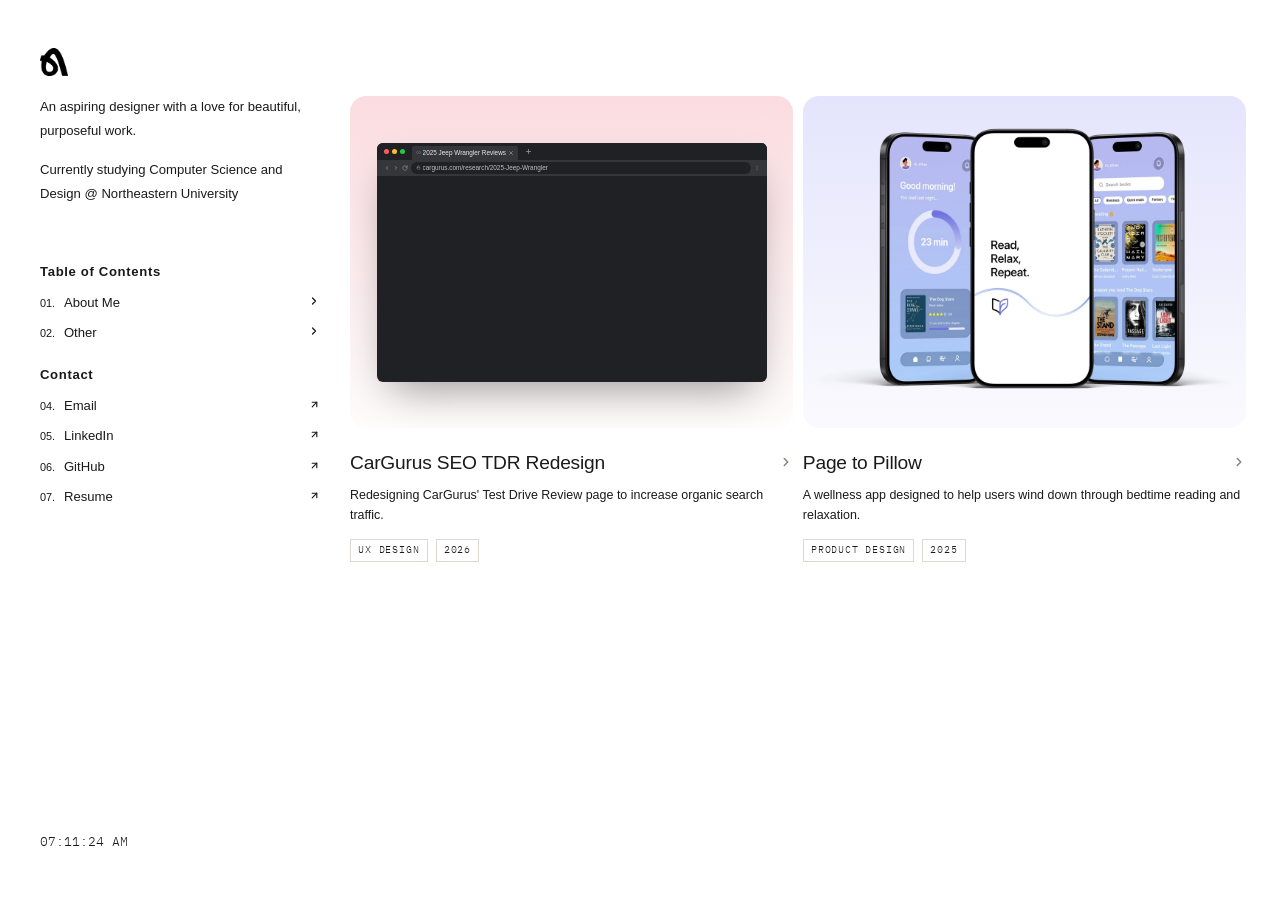
==== index.html @ 6e1fd792 "Convert Page to Pillow images to compressed WebP to fix load-in glitch The banner (p2p), onboarding " ====
<!doctype html>
<html lang="en">
  <head>
    <meta charset="UTF-8" />
    <meta name="viewport" content="width=device-width, initial-scale=1.0" />
    <title>Ashley Yoon</title>

    <link rel="icon" type="image/png" href="/images/favicon.png" />
    <link rel="manifest" href="/images/site.webmanifest" />
    <link rel="stylesheet" href="styles.css" />
  </head>
  <body>
    <div class="custom-cursor"></div>

    <div class="layout">
      <!-- ===== LEFT SIDEBAR ===== -->
      <aside class="sidebar">
        <div class="sidebar-inner">
          <div class="sidebar-bio">
            <img src="/images/LOGO.png" alt="Ashley Yoon" class="sidebar-avatar" />
            <p>
              An aspiring designer with a love for beautiful,
              purposeful work. 
            </p>
            <p>
              Currently studying Computer Science and Design
             @ Northeastern University
            </p>
          </div>

          <nav class="sidebar-nav">
            <p class="sidebar-section-label">Table of Contents</p>
            <ol class="sidebar-list">
              <li>
                <a href="about.html" class="sidebar-link">
                  <span class="sidebar-num">01.</span>
                  <span class="sidebar-link-text">About Me</span>
                  <span class="sidebar-arrow"><svg width="12" height="12" viewBox="0 0 24 24" fill="none" stroke="currentColor" stroke-width="2.5" stroke-linecap="round" stroke-linejoin="round"><polyline points="9 18 15 12 9 6"/></svg></span>
                </a>
              </li>
              <li>
                <a href="work.html" class="sidebar-link">
                  <span class="sidebar-num">02.</span>
                  <span class="sidebar-link-text">Other</span>
                  <span class="sidebar-arrow"><svg width="12" height="12" viewBox="0 0 24 24" fill="none" stroke="currentColor" stroke-width="2.5" stroke-linecap="round" stroke-linejoin="round"><polyline points="9 18 15 12 9 6"/></svg></span>
                </a>
              </li>
            </ol>

            <p class="sidebar-section-label" style="margin-top: 1rem">Contact</p>
            <ol class="sidebar-list" start="4">
              <li>
                <a href="mailto:yoon.ash@northeastern.edu" class="sidebar-link">
                  <span class="sidebar-num">04.</span>
                  <span class="sidebar-link-text">Email</span>
                  <span class="sidebar-arrow"><svg width="11" height="11" viewBox="0 0 24 24" fill="none" stroke="currentColor" stroke-width="2.5" stroke-linecap="round" stroke-linejoin="round"><line x1="7" y1="17" x2="17" y2="7"/><polyline points="7 7 17 7 17 17"/></svg></span>
                </a>
              </li>
              <li>
                <a
                  href="https://www.linkedin.com/in/ashleyooon/"
                  target="_blank"
                  class="sidebar-link"
                >
                  <span class="sidebar-num">05.</span>
                  <span class="sidebar-link-text">LinkedIn</span>
                  <span class="sidebar-arrow"><svg width="11" height="11" viewBox="0 0 24 24" fill="none" stroke="currentColor" stroke-width="2.5" stroke-linecap="round" stroke-linejoin="round"><line x1="7" y1="17" x2="17" y2="7"/><polyline points="7 7 17 7 17 17"/></svg></span>
                </a>
              </li>
              <li>
                <a
                  href="https://github.com/ashleyoon"
                  target="_blank"
                  class="sidebar-link"
                >
                  <span class="sidebar-num">06.</span>
                  <span class="sidebar-link-text">GitHub</span>
                  <span class="sidebar-arrow"><svg width="11" height="11" viewBox="0 0 24 24" fill="none" stroke="currentColor" stroke-width="2.5" stroke-linecap="round" stroke-linejoin="round"><line x1="7" y1="17" x2="17" y2="7"/><polyline points="7 7 17 7 17 17"/></svg></span>
                </a>
              </li>
              <li>
                <a
                  href="images/Ashley_Yoon_Resume.pdf"
                  target="_blank"
                  class="sidebar-link"
                >
                  <span class="sidebar-num">07.</span>
                  <span class="sidebar-link-text">Resume</span>
                  <span class="sidebar-arrow"><svg width="11" height="11" viewBox="0 0 24 24" fill="none" stroke="currentColor" stroke-width="2.5" stroke-linecap="round" stroke-linejoin="round"><line x1="7" y1="17" x2="17" y2="7"/><polyline points="7 7 17 7 17 17"/></svg></span>
                </a>
              </li>
            </ol>
          </nav>

          <div class="sidebar-footer">
            <span class="live-time" id="liveTime"></span>
          </div>
        </div>
      </aside>

      <!-- ===== RIGHT PANEL ===== -->
      <main class="main-content">
        <!-- Work section -->
        <section id="work" class="content-block">
          <div class="projects-grid">
            <a href="project4.html" class="project-card">
              <div class="project-card-image project-card-image--contain project-card-image--cargurus">
                <div class="browser-frame">
                  <div class="browser-topbar">
                    <div class="browser-dots">
                      <span class="browser-dot browser-dot--red"></span>
                      <span class="browser-dot browser-dot--yellow"></span>
                      <span class="browser-dot browser-dot--green"></span>
                    </div>
                    <div class="browser-tab">
                      <img class="browser-tab-favicon" src="/images/cargurus-logo.png" alt="">
                      <span class="browser-tab-title">2025 Jeep Wrangler Reviews</span>
                      <svg class="browser-tab-close" viewBox="0 0 24 24" fill="none" stroke="currentColor" stroke-width="2.5" stroke-linecap="round"><line x1="6" y1="6" x2="18" y2="18"/><line x1="18" y1="6" x2="6" y2="18"/></svg>
                    </div>
                    <svg class="browser-tab-new" viewBox="0 0 24 24" fill="none" stroke="currentColor" stroke-width="2.5" stroke-linecap="round"><line x1="12" y1="5" x2="12" y2="19"/><line x1="5" y1="12" x2="19" y2="12"/></svg>
                  </div>
                  <div class="browser-toolbar">
                    <svg class="browser-nav-icon" viewBox="0 0 24 24" fill="none" stroke="currentColor" stroke-width="2.5" stroke-linecap="round" stroke-linejoin="round"><polyline points="15 6 9 12 15 18"/></svg>
                    <svg class="browser-nav-icon" viewBox="0 0 24 24" fill="none" stroke="currentColor" stroke-width="2.5" stroke-linecap="round" stroke-linejoin="round"><polyline points="9 6 15 12 9 18"/></svg>
                    <svg class="browser-nav-icon" viewBox="0 0 24 24" fill="none" stroke="currentColor" stroke-width="2.2" stroke-linecap="round" stroke-linejoin="round"><path d="M21 12a9 9 0 1 1-3-6.7"/><polyline points="21 3 21 9 15 9"/></svg>
                    <div class="browser-address-bar">
                      <svg viewBox="0 0 24 24" fill="none" stroke="currentColor" stroke-width="2" stroke-linecap="round" stroke-linejoin="round"><rect x="5" y="11" width="14" height="9" rx="2"/><path d="M8 11V7a4 4 0 0 1 8 0v4"/></svg>
                      <span>cargurus.com/research/2025-Jeep-Wrangler</span>
                    </div>
                    <svg class="browser-menu-icon" viewBox="0 0 24 24" fill="currentColor" stroke="none"><circle cx="12" cy="5" r="1.8"/><circle cx="12" cy="12" r="1.8"/><circle cx="12" cy="19" r="1.8"/></svg>
                  </div>
                  <div class="browser-screen">
                    <video autoplay muted loop playsinline>
                      <source src="/images/tdr-scroll.mp4" type="video/mp4">
                    </video>
                  </div>
                </div>
              </div>
              <div class="project-card-info">
                <div class="project-card-top">
                  <h3>CarGurus SEO TDR Redesign</h3>
                  <span class="project-card-arrow"><svg width="14" height="14" viewBox="0 0 24 24" fill="none" stroke="currentColor" stroke-width="2.5" stroke-linecap="round" stroke-linejoin="round"><polyline points="9 18 15 12 9 6"/></svg></span>
                </div>
                <p>
                  Redesigning CarGurus' Test Drive Review page to increase organic search traffic.
                </p>
                <div class="project-tags">
                  <span>UX Design</span>
                  <span>2026</span>
                </div>
              </div>
            </a>

            <a href="project1.html" class="project-card">
              <div class="project-card-image project-card-image--contain project-card-image--pillow">
                <img src="/images/p2p.webp" alt="Page to Pillow app screens on three phones">
              </div>
              <div class="project-card-info">
                <div class="project-card-top">
                  <h3>Page to Pillow</h3>
                  <span class="project-card-arrow"><svg width="14" height="14" viewBox="0 0 24 24" fill="none" stroke="currentColor" stroke-width="2.5" stroke-linecap="round" stroke-linejoin="round"><polyline points="9 18 15 12 9 6"/></svg></span>
                </div>
                <p>
                  A wellness app designed to help users wind down through
                  bedtime reading and relaxation.
                </p>
                <div class="project-tags">
                  <span>Product Design</span>
                  <span>2025</span>
                </div>
              </div>
            </a>

          </div>

    <!-- Lightbox -->
    <div class="lightbox" id="lightbox">
      <span class="lightbox-close" id="lightboxClose">&times;</span>
      <img class="lightbox-content" id="lightbox-img" alt="Enlarged view" />
    </div>

    <script>
      // Live clock
      function updateTime() {
        const el = document.getElementById("liveTime");
        if (el)
          el.textContent = new Date().toLocaleTimeString("en-US", {
            hour: "2-digit",
            minute: "2-digit",
            second: "2-digit",
          });
      }
      updateTime();
      setInterval(updateTime, 1000);

      // Custom cursor
      const cursor = document.querySelector(".custom-cursor");
      document.addEventListener("mousemove", (e) => {
        cursor.style.left = e.clientX + "px";
        cursor.style.top = e.clientY + "px";
      });
      document.querySelectorAll("a, button").forEach((el) => {
        el.addEventListener("mouseenter", () => cursor.classList.add("hover"));
        el.addEventListener("mouseleave", () =>
          cursor.classList.remove("hover"),
        );
      });

      // Smooth scroll for TOC links
      document.querySelectorAll('.sidebar-link[href^="#"]').forEach((link) => {
        link.addEventListener("click", (e) => {
          e.preventDefault();
          const target = document.querySelector(link.getAttribute("href"));
          if (target) target.scrollIntoView({ behavior: "smooth" });
        });
      });

      // Lightbox
      const lightbox = document.getElementById("lightbox");
      const lightboxImg = document.getElementById("lightbox-img");
      const lightboxClose = document.getElementById("lightboxClose");
      lightboxClose.addEventListener(
        "click",
        () => (lightbox.style.display = "none"),
      );
      lightbox.addEventListener("click", (e) => {
        if (e.target === lightbox) lightbox.style.display = "none";
      });
      document.addEventListener("keydown", (e) => {
        if (e.key === "Escape") lightbox.style.display = "none";
      });
    </script>
  </body>
</html>
---- styles.css ----
@import url('https://fonts.googleapis.com/css2?family=IBM+Plex+Mono:wght@300;400;500&display=swap');

/* ----------------------------------------
   RESET & VARIABLES
---------------------------------------- */
*, *::before, *::after {
    margin: 0;
    padding: 0;
    box-sizing: border-box;
}

:root {
    --bg:         #FFFFFF;
    --sidebar-w:  360px;
    --text:       #1A1A1A;
    --muted:      #8A8278;
    --border:     #DDD8D0;
    --accent:     #4A3F30;
    --serif:      'Cormorant Garamond', Georgia, serif;
    --sans:       -apple-system, BlinkMacSystemFont, 'SF Pro Text', 'SF Pro Display', sans-serif;
}

html, body {
    height: 100%;
}

body {
    font-family: var(--sans);
    background: var(--bg);
    color: var(--text);
    line-height: 1.6;
    font-size: 14px;
    font-weight: 300;
}

a, button {
    color: inherit;
    text-decoration: none;
    cursor: pointer;
}

img {
    display: block;
    max-width: 100%;
}

/* ----------------------------------------
   CURSOR
---------------------------------------- */
.custom-cursor {
    display: none;
    width: 12px;
    height: 12px;
    border-radius: 50%;
    background: #000000;
    position: fixed;
    pointer-events: none;
    z-index: 99999;
    transform: translate(-50%, -50%);
    transition: width 0.18s ease, height 0.18s ease, background 0.18s ease, border 0.18s ease;
    mix-blend-mode: multiply;
}

.custom-cursor.hover {
    width: 14px;
    height: 14px;
    background: #000000;
    opacity: 0.6;
}

/* ----------------------------------------
   TWO-COLUMN LAYOUT
---------------------------------------- */
.layout {
    display: flex;
    min-height: 100vh;
}

/* ===== SIDEBAR ===== */
.sidebar {
    width: var(--sidebar-w);
    flex-shrink: 0;
    position: fixed;
    top: 0;
    left: 0;
    height: 100vh;
    overflow-y: auto;

    scrollbar-width: none;
}

.sidebar::-webkit-scrollbar {
    display: none;
}

.sidebar-inner {
    display: flex;
    flex-direction: column;
    min-height: 100%;
    padding: 3rem 2.5rem;
    gap: 2.5rem;
}

/* Name row */
.sidebar-avatar {
    height: 28px;
    width: auto;
    margin-bottom: 1.2rem;
}

.sidebar-name {
    font-family: var(--sans);
    font-size: 1.55rem;
    font-weight: 400;
    letter-spacing: -0.01em;
    margin-bottom: 1.2rem;
}

/* Bio paragraphs */
.sidebar-bio p {
    font-size: 0.82rem;
    color: var(--text);
    line-height: 1.85;
    margin-bottom: 0.9rem;
}

.sidebar-at {
    color: var(--text);
    font-weight: 400;
}

/* Nav */
.sidebar-nav {
    flex: 1;
}

.sidebar-section-label {
    font-family: var(--sans);
    font-size: 0.82rem;
    font-weight: 600;
    letter-spacing: 0.05em;
    color: var(--text);
    margin-bottom: 0.3rem;
}

.sidebar-list {
    list-style: none;
    display: flex;
    flex-direction: column;
    gap: 0;
}

.sidebar-link {
    display: flex;
    align-items: baseline;
    gap: 0.55rem;
    padding: 0.3rem 0;
    font-family: var(--sans);
    font-size: 0.82rem;
    color: var(--text);
    transition: color 0.2s ease;
}

.sidebar-link:hover {
    color: var(--text);
}

.sidebar-num {
    font-size: 0.68rem;
    color: var(--text);
    flex-shrink: 0;
    font-variant-numeric: tabular-nums;
}

.sidebar-link-text {
    flex: 1;
}

.sidebar-arrow {
    margin-left: auto;
    display: flex;
    align-items: center;
    transition: transform 0.2s ease;
}

.sidebar-link:hover .sidebar-arrow {
    transform: translateX(3px);
}

/* Footer / time */
.sidebar-footer {
    margin-top: auto;
    padding-top: 1.5rem;
}

.live-time {
    font-family: 'IBM Plex Mono', monospace;
    font-size: 0.82rem;
    color: var(--text);
    text-transform: uppercase;
}

/* ===== MAIN CONTENT (right panel) ===== */
.main-content {
    margin-left: var(--sidebar-w);
    flex: 1;
    padding: 3rem 1.5rem 3rem 0;
    margin-left: calc(var(--sidebar-w) - 10px);
    max-width: calc(100% - var(--sidebar-w));
    overflow-x: hidden;
}

/* Content blocks */
.content-block {
    padding: 3rem 0;
}

/* Section headings */
.section-heading {
    font-family: var(--sans);
    font-size: 1.9rem;
    font-weight: 300;
    letter-spacing: -0.01em;
    margin-bottom: 2rem;
    color: var(--text);
}

/* ===== ABOUT BLOCK ===== */
.profile-photo-wrap {
    margin-bottom: 2rem;
}

.profile-photo {
    width: 140px;
    height: 170px;
    object-fit: cover;
    object-position: center top;
    filter: grayscale(10%);
    transition: filter 0.4s ease;
}

.profile-photo:hover {
    filter: grayscale(0%);
}

.about-quote {
    font-family: var(--sans);
    font-style: italic;
    font-size: 1.15rem;
    color: var(--accent);
    margin-bottom: 1rem;
    line-height: 1.5;
}

.about-blurb p {
    font-size: 0.85rem;
    color: var(--text);
    line-height: 1.85;
    max-width: 540px;
}

/* ===== PROJECTS GRID ===== */
.projects-grid {
    display: grid;
    grid-template-columns: repeat(2, 1fr);
    gap: 0.6rem;
}

.project-card {
    display: flex;
    flex-direction: column;
    gap: 0;
    transition: transform 0.35s ease;
}

.project-card:hover {
    transform: translateY(-6px);
}

.project-card-image {
    width: 100%;
    aspect-ratio: 4 / 3;
    overflow: hidden;
    background: #E8E3DC;
    border-radius: 16px;
    transition: box-shadow 0.35s ease;
}

.project-card:hover .project-card-image {
    box-shadow: 0 6px 16px rgba(0, 0, 0, 0.08);
}

.project-card-image > img,
.project-card-image > video {
    width: 100%;
    height: 100%;
    object-fit: cover;
    transform: scale(1.08);
    transition: transform 0.5s ease, filter 0.4s ease;
    filter: grayscale(10%);
}

.project-card:hover .project-card-image > img,
.project-card:hover .project-card-image > video {
    transform: scale(1);
    filter: grayscale(0%);
}

/* Light grey letterbox for app-mockup style cover images (shown in full, not cropped) */
.project-card-image--contain {
    background: #F0F0F0;
    display: flex;
    align-items: center;
    justify-content: center;
}

/* Soft pastel wash echoing CarGurus' red/blue brand colors */
.project-card-image--cargurus {
    background: linear-gradient(180deg, #FBDCE0 0%, #FEFCFC 100%);
}

/* Soft pastel wash echoing Page to Pillow's lavender/blue wind-down palette */
.project-card-image--pillow {
    background: linear-gradient(180deg, #E4E5FC 0%, #FAFAFE 100%);
}

.project-card-image--contain > img,
.project-card-image--contain > video {
    object-fit: contain;
    transform: none;
}

.project-card:hover .project-card-image--contain > img,
.project-card:hover .project-card-image--contain > video {
    transform: none;
}

/* Browser-framed video sits smaller within the card, with whitespace around it */
.project-card-image--contain .browser-frame {
    width: 88%;
    aspect-ratio: 1.63;
    display: flex;
    flex-direction: column;
}

.project-card-image--contain .browser-screen {
    flex: 1;
    min-height: 0;
}

.project-card-info {
    padding: 1.2rem 0;
    border-top: none;
    display: flex;
    flex-direction: column;
    gap: 0.5rem;
}

.project-card-top {
    display: flex;
    justify-content: space-between;
    align-items: baseline;
}

.project-card-top h3 {
    font-family: var(--sans);
    font-size: 1.2rem;
    font-weight: 400;
    letter-spacing: -0.01em;
}

.project-card-arrow {
    display: flex;
    align-items: center;
    color: var(--muted);
    transition: transform 0.2s ease, color 0.2s ease;
}

.project-card:hover .project-card-arrow {
    transform: translateX(4px);
    color: var(--text);
}

.project-card-info p {
    font-size: 0.78rem;
    color: var(--text);
    line-height: 1.6;
}

.project-tags {
    display: flex;
    gap: 0.5rem;
    margin-top: 0.3rem;
    flex-wrap: wrap;
}

.project-tags span {
    font-family: 'IBM Plex Mono', monospace;
    font-size: 0.62rem;
    letter-spacing: 0.08em;
    text-transform: uppercase;
    color: var(--text);
    border: 1px solid var(--border);
    padding: 0.15rem 0.45rem;
}

/* ----------------------------------------
   PROJECT DETAIL PAGES
---------------------------------------- */

/* About page (no sidebar, full width) */
.about-page {
    min-height: 100vh;
    padding: 4rem 3%;
}

.about-page-inner {
    max-width: 1200px;
    margin: 0 auto;
    padding-bottom: 6rem;
}

.about-intro {
    display: flex;
    align-items: center;
    justify-content: space-between;
    gap: 4rem;
    width: 100%;
}

.about-intro .about-blurb {
    flex: 1;
    max-width: 1000px;
}

.about-photo {
    max-width: 250px;
    height: auto;
    flex-shrink: 0;
    display: block;
    margin-top: 1rem;
    margin-right: -70px;
}

.extracurriculars {
    margin-top: 4rem;
}

.extra-item {
    padding: 1.2rem 0;
    border-top: 1px solid var(--border);
}

.extra-item:last-child {
    border-bottom: 1px solid var(--border);
}

.extra-header {
    display: flex;
    align-items: baseline;
    justify-content: space-between;
    gap: 2rem;
    margin-bottom: 0.4rem;
}

.extra-title {
    font-size: 0.85rem;
    color: var(--text);
    font-weight: 400;
}

.extra-link {
    text-decoration: underline;
    text-underline-offset: 3px;
    transition: color 0.2s ease;
}

.extra-link:hover {
    color: var(--muted);
}

.extra-tag {
    font-size: 0.72rem;
    color: var(--text);
    white-space: nowrap;
    font-family: 'IBM Plex Mono', monospace;
    text-transform: uppercase;
}

.extra-desc {
    font-size: 0.78rem;
    color: var(--text);
    line-height: 1.75;
    max-width: 560px;
    margin-top: 0.3rem;
}

/* Detail container */
.project-detail-container {
    min-height: 100vh;
    padding: 0 4%;
}

.project-detail-inner {
    max-width: 1150px;
    margin: 0 auto;
    padding-top: 0;
}

.back-button {
    display: inline-flex;
    align-items: center;
    gap: 0.5rem;
    font-size: 0.72rem;
    letter-spacing: 0.1em;
    text-transform: uppercase;
    color: rgb(84, 84, 84);
    margin-bottom: 3.5rem;
    transition: color 0.2s ease, gap 0.2s ease;
}

.back-button::before {
    content: '←';
    font-family: var(--sans);
    font-size: 1rem;
    font-style: normal;
}

.back-button:hover {
    color: var(--text);
    gap: 0.8rem;
}

/* Bare chevron back arrow (no circle) */
.back-button--circle {
    padding: 0;
    gap: 0;
    color: rgb(84, 84, 84);
    transition: transform 0.18s ease, color 0.18s ease;
}

.back-button--circle::before {
    content: none;
}

.back-button--circle svg {
    width: 19px;
    height: 19px;
}

.back-button--circle:hover {
    color: var(--text);
    gap: 0;
    transform: translateX(-3px);
}

.project-detail-header {
    margin-bottom: 3rem;
}

.project-detail-header h1 {
    font-family: var(--sans);
    font-size: clamp(2rem, 4.4vw, 3rem);
    font-weight: 500;
    letter-spacing: -0.02em;
    line-height: 1.15;
    margin-bottom: 1rem;
}

.project-subtitle {
    font-size: 1.05rem;
    color: rgb(84, 84, 84);
    line-height: 1.65;
    max-width: 100%;
}

.btn-primary, .btn-secondary {
    display: inline-flex;
    align-items: center;
    gap: 0.6rem;
    padding: 0.7rem 1.6rem;
    font-family: var(--sans);
    font-size: 0.8rem;
    font-weight: 500;
    letter-spacing: 0.06em;
    border-radius: 999px;
    text-transform: uppercase;
    transition: background 0.2s ease, color 0.2s ease, border-color 0.2s ease;
}

.btn-primary {
    background: transparent;
    color: var(--text);
    border: 1.5px solid var(--text);
}

.btn-primary:hover {
    background: var(--text);
    color: #fff;
}

.btn-secondary {
    border: 1px solid var(--border);
    color: var(--muted);
}

.btn-secondary:hover {
    border-color: var(--text);
    color: var(--text);
}

/* Hero image */
.project-hero-image {
    margin-bottom: 3.5rem;
    overflow: hidden;
}

.project-hero-image img {
    width: 100%;
    height: auto;
    cursor: zoom-in;
}

/* Let header and content fill the case-study column width */
.project-detail-header,
.project-detail-content {
    max-width: 100%;
    margin-left: auto;
    margin-right: auto;
}

/* Tighten the gap between a full-bleed banner and the content below it */
.project-banner + .about-page {
    padding-top: 2rem;
}

/* Full-bleed banner */
.project-banner {
    width: 100%;
    aspect-ratio: 16 / 3;
    min-height: 130px;
    margin-bottom: 0;
    background: #fff;
    display: flex;
    align-items: flex-end;
    justify-content: center;
    overflow: hidden;
}

/* Soft pastel wash echoing CarGurus' red/blue brand colors */
.project-banner--cargurus {
    background: linear-gradient(180deg, #FBDCE0 0%, #FEFCFC 100%);
    align-items: flex-start;
    padding-top: 2rem;
}

/* Soft pastel wash echoing Page to Pillow's lavender/blue wind-down palette */
.project-banner--pillow {
    background: linear-gradient(180deg, #E4E5FC 0%, #FAFAFE 100%);
}

.project-banner > img {
    width: auto;
    height: 82%;
    max-width: 100%;
    object-fit: contain;
    display: block;
}

/* Browser-framed video is deliberately oversized and bleeds off the bottom edge,
   so only the top slice of the page (chrome + hero) shows in the banner */
.project-banner .browser-frame {
    height: 150%;
    max-width: 95%;
    aspect-ratio: 1.63;
    display: flex;
    flex-direction: column;
}

.project-banner .browser-screen {
    flex: 1;
    min-height: 0;
}

.project-banner .browser-screen video {
    width: 100%;
    height: 100%;
    object-fit: cover;
    display: block;
}

/* Stacked metadata rows (case-study style) */
.project-meta-stack {
    margin: 2rem 0 2rem;
    border-top: 1px solid var(--border);
}

.meta-row {
    display: flex;
    justify-content: space-between;
    align-items: baseline;
    gap: 2rem;
    padding: 0.9rem 0;
    border-bottom: 1px solid var(--border);
}

.meta-row .meta-label {
    font-size: 0.65rem;
    letter-spacing: 0.14em;
    text-transform: uppercase;
    color: var(--muted);
    flex-shrink: 0;
    min-width: 110px;
}

.meta-row .meta-value {
    font-size: 0.85rem;
    color: var(--text);
    text-align: right;
}

/* Content sections */
.project-detail-content {
    max-width: 100%;
}

.content-section {
    margin-bottom: 3rem;
}

.content-section h2 {
    font-family: 'IBM Plex Mono', monospace;
    font-size: 1.05rem;
    font-weight: 500;
    letter-spacing: 0.02em;
    text-transform: uppercase;
    margin-bottom: 1.1rem;
    color: rgb(84, 84, 84);
}

.content-section p {
    font-size: 1.05rem;
    line-height: 1.65;
    color: rgb(84, 84, 84);
    margin-bottom: 1.1rem;
}

/* Apple-style large opening line */
.content-section .lead {
    font-size: clamp(1.35rem, 2.6vw, 1.7rem);
    line-height: 1.35;
    font-weight: 500;
    letter-spacing: -0.02em;
    color: rgb(84, 84, 84);
    margin-bottom: 1.4rem;
}

/* Big pull-statement for a key insight */
.content-section .statement {
    font-size: clamp(1.5rem, 3vw, 2rem);
    line-height: 1.3;
    font-weight: 600;
    letter-spacing: -0.025em;
    color: rgb(84, 84, 84);
    margin: 1.8rem 0;
}

/* Image grids */
.project-image-showcase {
    margin: 3rem 0;
}

.project-image-showcase img {
    width: 100%;
    height: auto;
    margin-bottom: 0.8rem;
}

.project-images-grid {
    display: grid;
    grid-template-columns: repeat(3, 1fr);
    gap: 10px;
    margin: 2.5rem 0;
    max-width: 1100px;
    margin-left: auto;
    margin-right: auto;
}

.project-images-grid img {
    width: 100%;
    height: auto;
    object-fit: cover;
    cursor: zoom-in;
    transition: opacity 0.3s ease;
}

.project-images-grid img:hover {
    opacity: 0.82;
}

.image-caption {
    text-align: center;
    font-size: 0.9rem;
    color: rgb(84, 84, 84);
    font-style: italic;
    margin-top: 0.5rem;
}

/* Onboarding grid */
.onboarding-images-grid {
    display: grid;
    grid-template-columns: repeat(5, 1fr);
    gap: 1.2rem;
    margin: 1.5rem auto 3.5rem;
    max-width: 1500px;
}

/* Text beside a couple of phone screens, instead of a mostly-empty wide grid */
.split-with-phones {
    display: flex;
    align-items: flex-start;
    gap: 3rem;
    margin-top: 1.2rem;
}

.split-text {
    flex: 1.3;
    min-width: 0;
}

.split-phones {
    display: flex;
    gap: 1.2rem;
    flex-shrink: 0;
    width: 320px;
}

.split-phones .onboarding-item {
    flex: 1;
}

.split-phones .phone-frame {
    border-radius: 1.3rem;
    padding: 0.32rem;
    box-shadow:
        0 8px 16px -8px rgba(0, 0, 0, 0.25),
        inset 0 0 0 1.5px rgba(255, 255, 255, 0.08);
}

.split-phones .phone-screen {
    border-radius: 0.95rem;
}

.split-phones .phone-notch {
    height: 0.6rem;
}

.onboarding-item img {
    display: block;
    width: 100%;
    height: auto;
    transition: opacity 0.3s ease;
    cursor: zoom-in;
}

.onboarding-item img:hover {
    opacity: 0.8;
}

/* iPhone mockup frame */
.phone-frame {
    position: relative;
    background: #050505;
    border-radius: 2.4rem;
    padding: 0.5rem;
    box-shadow:
        0 25px 45px -15px rgba(0, 0, 0, 0.35),
        inset 0 0 0 1.5px rgba(255, 255, 255, 0.08);
}

.phone-screen {
    position: relative;
    overflow: hidden;
    border-radius: 1.9rem;
    background: #000;
}

.phone-notch {
    position: absolute;
    top: 0.85rem;
    left: 50%;
    transform: translateX(-50%);
    width: 26%;
    height: 0.85rem;
    background: #000;
    border-radius: 999px;
    z-index: 2;
}

/* Browser mockup frame (dark Chrome-style chrome) */
.browser-frame {
    border-radius: 6px;
    overflow: hidden;
    background: #202124;
    box-shadow: 0 20px 40px -14px rgba(0, 0, 0, 0.4);
}

.browser-topbar {
    display: flex;
    align-items: center;
    gap: 7px;
    padding: 3px 7px 0;
    background: #202124;
}

.browser-dots {
    display: flex;
    gap: 3px;
    flex-shrink: 0;
    padding-bottom: 2px;
}

.browser-dot {
    width: 5px;
    height: 5px;
    border-radius: 50%;
}

.browser-dot--red { background: #FF5F57; }
.browser-dot--yellow { background: #FEBC2E; }
.browser-dot--green { background: #28C840; }

.browser-tab {
    display: flex;
    align-items: center;
    gap: 2px;
    max-width: 110px;
    background: #35363A;
    border-radius: 2px 2px 0 0;
    padding: 2px 4px;
}

.browser-tab-favicon {
    width: 5px;
    height: 5px;
    object-fit: contain;
    flex-shrink: 0;
    display: block;
}

.browser-tab-title {
    font-family: var(--sans);
    font-size: 0.4rem;
    color: #E8EAED;
    white-space: nowrap;
    overflow: hidden;
    text-overflow: ellipsis;
}

.browser-tab-close {
    width: 6px;
    height: 6px;
    flex-shrink: 0;
    color: #9AA0A6;
}

.browser-tab-new {
    display: flex;
    align-items: center;
    justify-content: center;
    width: 7px;
    height: 7px;
    color: #9AA0A6;
    flex-shrink: 0;
    margin-bottom: 2px;
}

.browser-toolbar {
    display: flex;
    align-items: center;
    gap: 3px;
    padding: 2px 7px;
    background: #35363A;
}

.browser-nav-icon {
    width: 6px;
    height: 6px;
    color: #9AA0A6;
    flex-shrink: 0;
}

.browser-address-bar {
    flex: 1;
    display: flex;
    align-items: center;
    gap: 2px;
    padding: 1px 5px;
    background: #202124;
    border-radius: 999px;
    min-width: 0;
}

.browser-address-bar svg {
    width: 5px;
    height: 5px;
    flex-shrink: 0;
    color: #9AA0A6;
}

.browser-address-bar span {
    font-family: var(--sans);
    font-size: 0.4rem;
    color: #BDC1C6;
    white-space: nowrap;
    overflow: hidden;
    text-overflow: ellipsis;
}

.browser-menu-icon {
    width: 6px;
    height: 6px;
    color: #9AA0A6;
    flex-shrink: 0;
}

.browser-screen {
    overflow: hidden;
}

.browser-screen img,
.browser-screen video {
    display: block;
    width: 100%;
    height: auto;
}

.browser-screen img {
    cursor: zoom-in;
    transition: opacity 0.3s ease;
}

.browser-screen img:hover {
    opacity: 0.85;
}

/* Before & After comparison rows */
.before-after-grid {
    display: flex;
    flex-direction: column;
    gap: 2.5rem;
    margin-top: 1.2rem;
    margin-bottom: 3rem;
}

.before-after-pair {
    display: grid;
    grid-template-columns: repeat(2, 1fr);
    align-items: start;
    gap: 1.5rem;
}

.before-after-item {
    display: flex;
    flex-direction: column;
    gap: 0.6rem;
}

.before-after-label {
    align-self: flex-start;
    font-family: 'IBM Plex Mono', monospace;
    font-size: 0.7rem;
    font-weight: 500;
    letter-spacing: 0.08em;
    text-transform: uppercase;
    color: var(--muted);
    padding: 0.25rem 0.7rem;
    border-radius: 999px;
    background: rgba(0, 0, 0, 0.05);
}

.before-after-label--after {
    color: #FF4D7A;
    background: rgba(255, 77, 122, 0.1);
}

/* Apple-Weather-style stat cards */
.stat-cards {
    display: grid;
    grid-template-columns: repeat(2, 1fr);
    gap: 1.1rem;
    margin: 2rem 0 2.5rem;
}

.stat-card {
    display: flex;
    flex-direction: row;
    align-items: center;
    gap: 1.4rem;
    padding: 1.8rem 1.6rem;
    border-radius: 24px;
    background: #fff;
    box-shadow: 0 10px 30px rgba(17, 17, 17, 0.06),
                0 2px 6px rgba(17, 17, 17, 0.04);
    animation: statCardIn 0.5s cubic-bezier(0.2, 0.7, 0.2, 1) both;
}

.stat-card:nth-child(2) { animation-delay: 0.08s; }
.stat-card:nth-child(3) { animation-delay: 0.16s; }

@keyframes statCardIn {
    from { opacity: 0; transform: translateY(12px); }
    to   { opacity: 1; transform: none; }
}

.stat-viz {
    flex-shrink: 0;
    display: flex;
    align-items: center;
    justify-content: center;
    margin: 0;
}

.stat-text {
    flex: 1;
    min-width: 0;
}

.stat-viz svg { overflow: visible; }
.viz-ring  { width: 132px; height: 132px; }
.viz-gauge { width: 150px; }

.viz-num {
    font-family: var(--sans);
    font-weight: 800;
    letter-spacing: -0.03em;
    fill: var(--text);
}

.viz-sub {
    font-family: var(--sans);
    font-weight: 600;
    fill: rgb(150, 150, 150);
}

.stat-label {
    font-size: 1rem;
    line-height: 1.45;
    color: rgb(84, 84, 84);
}

.stat-source {
    font-size: 0.78rem;
    color: rgb(150, 150, 150);
    margin-top: 0.6rem;
}

@media (max-width: 720px) {
    .stat-cards {
        grid-template-columns: 1fr;
    }
}

@media (prefers-reduced-motion: reduce) {
    .stat-card { animation: none; }
}

/* Callout */
.insight-callout {
    border-left: 2px solid var(--accent);
    padding: 1.2rem 1.8rem;
    margin: 1.8rem 0;
    background: rgba(74, 63, 48, 0.04);
}

.insight-callout h3 {
    font-family: var(--sans);
    font-weight: 400;
    font-size: 1rem;
    margin-bottom: 0.5rem;
}

.insight-callout p {
    font-size: 0.82rem;
    color: rgb(84, 84, 84);
    margin: 0;
    line-height: 1.75;
}

.insight-callout .source {
    font-size: 0.72rem;
    opacity: 0.65;
    margin-top: 0.6rem;
    font-style: italic;
}

/* Finding items */
.testing-results {
    margin: 1.8rem 0;
}

.finding-item {
    margin: 1.2rem 0;
    padding-left: 1rem;
    border-left: 2px solid var(--border);
}

.finding-item h4 {
    font-family: var(--sans);
    font-weight: 400;
    margin-bottom: 0.3rem;
    font-size: 0.95rem;
}

/* Features */
.features-grid {
    display: grid;
    grid-template-columns: repeat(auto-fit, minmax(200px, 1fr));
    gap: 1.5rem;
    margin-top: 1.2rem;
}

.feature-item h3 {
    font-family: var(--sans);
    font-size: 1.05rem;
    font-weight: 600;
    color: rgb(84, 84, 84);
    margin-bottom: 0.3rem;
}

.feature-item p {
    font-family: var(--sans);
    font-size: 1.05rem;
    line-height: 1.65;
    color: rgb(84, 84, 84);
}

/* Learnings */
.learnings-list {
    list-style: none;
    padding: 0;
}

.learnings-list li {
    font-size: 0.85rem;
    line-height: 1.8;
    color: var(--muted);
    padding-left: 1.6rem;
    position: relative;
    margin-bottom: 0.5rem;
}

.learnings-list li::before {
    content: "→";
    position: absolute;
    left: 0;
    color: var(--accent);
}

/* Project navigation */
.project-navigation {
    margin: 3.5rem 0 2.5rem;
    padding-top: 2.5rem;
    border-top: 1px solid var(--border);
    display: flex;
    justify-content: flex-end;
}

.nav-project {
    display: flex;
    flex-direction: column;
    gap: 0.3rem;
    transition: opacity 0.2s ease;
}

.nav-project:hover {
    opacity: 0.6;
}

.nav-label {
    font-size: 0.65rem;
    letter-spacing: 0.1em;
    text-transform: uppercase;
    color: var(--muted);
}

.nav-title {
    font-family: var(--sans);
    font-size: 1.1rem;
    font-weight: 400;
    color: var(--text);
}

/* Home footer (detail pages) */
.home-footer {
    border-top: 1px solid var(--border);
    padding: 1.5rem 0;
    display: flex;
    justify-content: space-between;
    align-items: center;
    margin-top: 3rem;
}

.social-links {
    display: flex;
    gap: 1.8rem;
}

.social-links a {
    font-size: 0.72rem;
    letter-spacing: 0.1em;
    text-transform: uppercase;
    color: var(--muted);
    transition: color 0.2s ease;
}

.social-links a:hover {
    color: var(--text);
}

/* ----------------------------------------
   LIGHTBOX
---------------------------------------- */
.lightbox {
    display: none;
    position: fixed;
    z-index: 9999;
    inset: 0;
    background: rgba(255, 255, 255, 0.96);
    justify-content: center;
    align-items: center;
    backdrop-filter: blur(8px);
}

.lightbox-content {
    max-width: 90vw;
    max-height: 90vh;
    object-fit: contain;
    animation: zoomIn 0.22s ease;
}

@keyframes zoomIn {
    from { opacity: 0; transform: scale(0.95); }
    to   { opacity: 1; transform: scale(1); }
}

.lightbox-close {
    position: absolute;
    top: 1.8rem;
    right: 2.2rem;
    font-size: 1.4rem;
    color: var(--muted);
    font-family: var(--sans);
    line-height: 1;
    transition: color 0.2s ease;
    cursor: pointer;
}

.lightbox-close:hover {
    color: var(--text);
}

/* ----------------------------------------
   RESPONSIVE
---------------------------------------- */
@media (max-width: 900px) {
    :root {
        --sidebar-w: 300px;
    }
}

@media (max-width: 768px) {
    /* Sidebar becomes top bar on mobile */
    .layout {
        flex-direction: column;
    }

    .sidebar {
        position: relative;
        width: 100%;
        height: auto;
        border-right: none;
        border-bottom: 1px solid var(--border);
    }

    .sidebar-inner {
        padding: 2rem 1.5rem;
        gap: 1.5rem;
    }

    .main-content {
        margin-left: 0;
        max-width: 100%;
        padding: 2rem 1.5rem;
    }

    .projects-grid {
        grid-template-columns: 1fr;
    }

    /* Images */
    .project-images-grid {
        grid-template-columns: 1fr;
    }

    .onboarding-images-grid {
        grid-template-columns: repeat(2, 1fr);
    }

    .split-with-phones {
        flex-direction: column;
        align-items: stretch;
    }

    .split-phones {
        width: 100%;
        max-width: 320px;
        margin: 0 auto;
    }

    .before-after-pair {
        grid-template-columns: 1fr;
    }

    .project-detail-inner {
        padding-top: 7rem;
    }
}

@media (max-width: 480px) {
    .onboarding-images-grid {
        grid-template-columns: 1fr;
    }
}
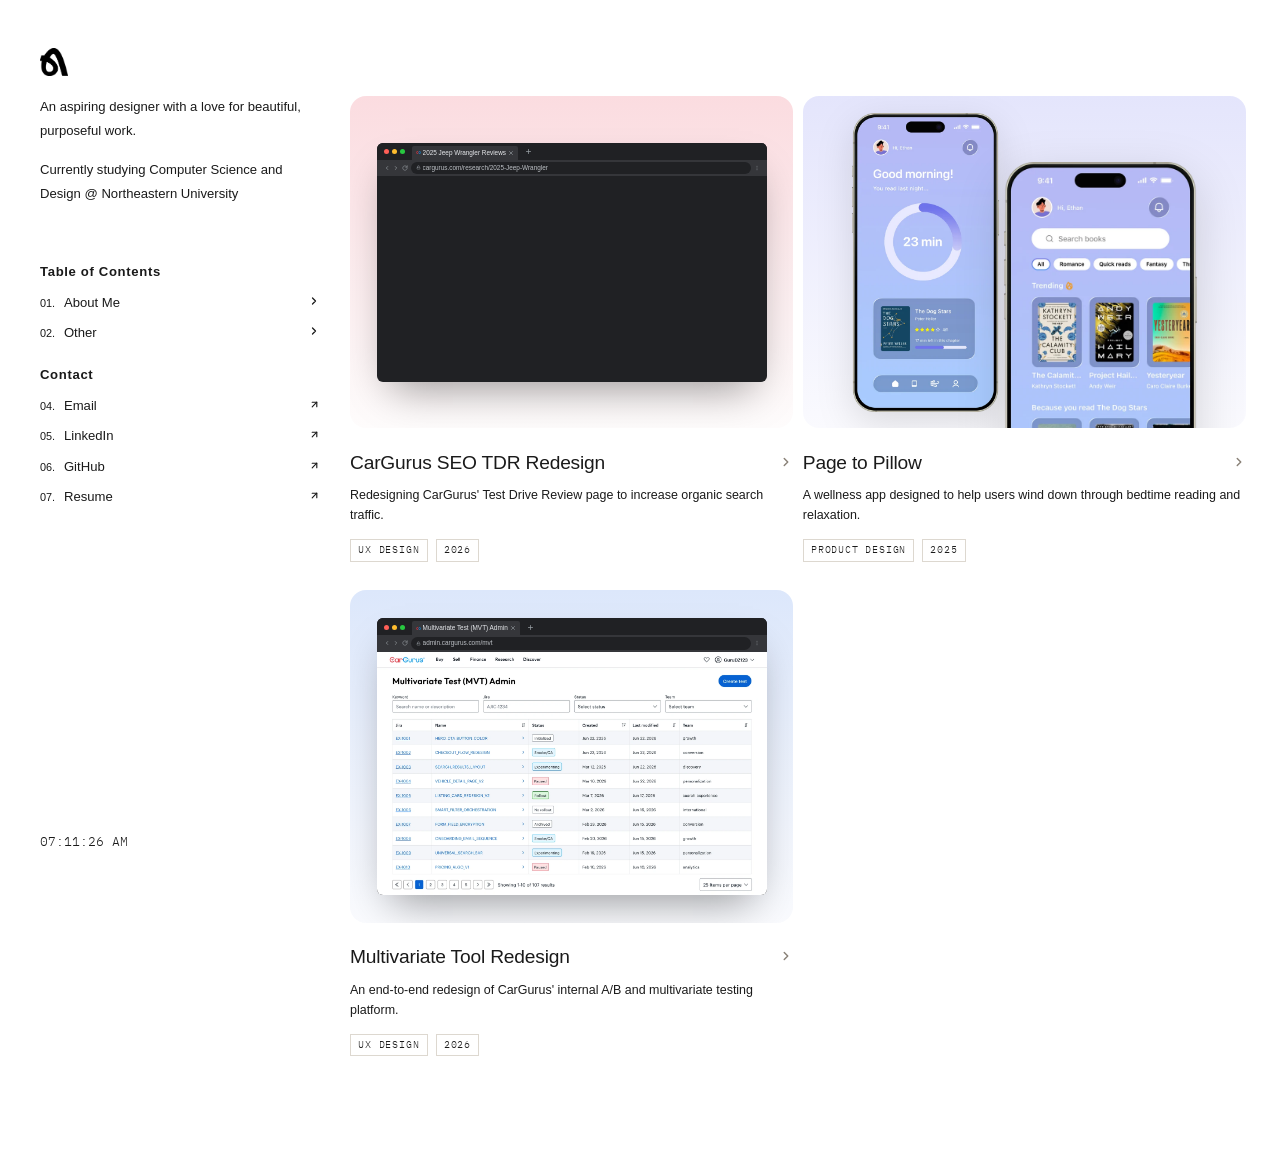
==== commit 90191e82: "Add Multivariate Tool Redesign case study, redo TDR scroll video, tweak Page to Pillow layout New pr" ====
--- a/index.html
+++ b/index.html
@@ -152,8 +152,11 @@
             </a>
 
             <a href="project1.html" class="project-card">
-              <div class="project-card-image project-card-image--contain project-card-image--pillow">
-                <img src="/images/p2p.webp" alt="Page to Pillow app screens on three phones">
+              <div class="project-card-image project-card-image--pillow">
+                <div class="pillow-hero">
+                  <img class="pillow-hero-home" src="/images/homeframe.webp" alt="Page to Pillow home screen">
+                  <img class="pillow-hero-book" src="/images/bookframe.webp" alt="Page to Pillow books screen">
+                </div>
               </div>
               <div class="project-card-info">
                 <div class="project-card-top">
@@ -167,6 +170,52 @@
                 <div class="project-tags">
                   <span>Product Design</span>
                   <span>2025</span>
+                </div>
+              </div>
+            </a>
+
+            <a href="project5.html" class="project-card">
+              <div class="project-card-image project-card-image--contain project-card-image--workflow">
+                <div class="browser-frame">
+                  <div class="browser-topbar">
+                    <div class="browser-dots">
+                      <span class="browser-dot browser-dot--red"></span>
+                      <span class="browser-dot browser-dot--yellow"></span>
+                      <span class="browser-dot browser-dot--green"></span>
+                    </div>
+                    <div class="browser-tab">
+                      <img class="browser-tab-favicon" src="/images/cargurus-logo.png" alt="">
+                      <span class="browser-tab-title">Multivariate Test (MVT) Admin</span>
+                      <svg class="browser-tab-close" viewBox="0 0 24 24" fill="none" stroke="currentColor" stroke-width="2.5" stroke-linecap="round"><line x1="6" y1="6" x2="18" y2="18"/><line x1="18" y1="6" x2="6" y2="18"/></svg>
+                    </div>
+                    <svg class="browser-tab-new" viewBox="0 0 24 24" fill="none" stroke="currentColor" stroke-width="2.5" stroke-linecap="round"><line x1="12" y1="5" x2="12" y2="19"/><line x1="5" y1="12" x2="19" y2="12"/></svg>
+                  </div>
+                  <div class="browser-toolbar">
+                    <svg class="browser-nav-icon" viewBox="0 0 24 24" fill="none" stroke="currentColor" stroke-width="2.5" stroke-linecap="round" stroke-linejoin="round"><polyline points="15 6 9 12 15 18"/></svg>
+                    <svg class="browser-nav-icon" viewBox="0 0 24 24" fill="none" stroke="currentColor" stroke-width="2.5" stroke-linecap="round" stroke-linejoin="round"><polyline points="9 6 15 12 9 18"/></svg>
+                    <svg class="browser-nav-icon" viewBox="0 0 24 24" fill="none" stroke="currentColor" stroke-width="2.2" stroke-linecap="round" stroke-linejoin="round"><path d="M21 12a9 9 0 1 1-3-6.7"/><polyline points="21 3 21 9 15 9"/></svg>
+                    <div class="browser-address-bar">
+                      <svg viewBox="0 0 24 24" fill="none" stroke="currentColor" stroke-width="2" stroke-linecap="round" stroke-linejoin="round"><rect x="5" y="11" width="14" height="9" rx="2"/><path d="M8 11V7a4 4 0 0 1 8 0v4"/></svg>
+                      <span>admin.cargurus.com/mvt</span>
+                    </div>
+                    <svg class="browser-menu-icon" viewBox="0 0 24 24" fill="currentColor" stroke="none"><circle cx="12" cy="5" r="1.8"/><circle cx="12" cy="12" r="1.8"/><circle cx="12" cy="19" r="1.8"/></svg>
+                  </div>
+                  <div class="browser-screen">
+                    <img src="/images/mvt-after-overview.webp" alt="Redesigned MVT admin table">
+                  </div>
+                </div>
+              </div>
+              <div class="project-card-info">
+                <div class="project-card-top">
+                  <h3>Multivariate Tool Redesign</h3>
+                  <span class="project-card-arrow"><svg width="14" height="14" viewBox="0 0 24 24" fill="none" stroke="currentColor" stroke-width="2.5" stroke-linecap="round" stroke-linejoin="round"><polyline points="9 18 15 12 9 6"/></svg></span>
+                </div>
+                <p>
+                  An end-to-end redesign of CarGurus' internal A/B and multivariate testing platform.
+                </p>
+                <div class="project-tags">
+                  <span>UX Design</span>
+                  <span>2026</span>
                 </div>
               </div>
             </a>
--- a/styles.css
+++ b/styles.css
@@ -322,6 +322,43 @@
 /* Soft pastel wash echoing Page to Pillow's lavender/blue wind-down palette */
 .project-card-image--pillow {
     background: linear-gradient(180deg, #E4E5FC 0%, #FAFAFE 100%);
+    position: relative;
+}
+
+.pillow-hero {
+    position: absolute;
+    inset: 0;
+}
+
+.pillow-hero-home,
+.pillow-hero-book {
+    position: absolute;
+    width: auto;
+    transition: transform 0.5s ease;
+}
+
+.pillow-hero-home {
+    height: 90%;
+    top: 5%;
+    left: 11%;
+    z-index: 1;
+    filter: drop-shadow(0 12px 18px rgba(0, 0, 0, 0.12));
+}
+
+.pillow-hero-book {
+    height: 118%;
+    top: 20%;
+    right: 11%;
+    z-index: 2;
+    filter: drop-shadow(0 16px 24px rgba(0, 0, 0, 0.16));
+}
+
+.project-card:hover .pillow-hero-home {
+    transform: translateY(-4px);
+}
+
+.project-card:hover .pillow-hero-book {
+    transform: translateY(-6px);
 }
 
 .project-card-image--contain > img,
@@ -346,6 +383,20 @@
 .project-card-image--contain .browser-screen {
     flex: 1;
     min-height: 0;
+}
+
+/* Full screenshot shown (matching the Before & After frames), not cropped */
+.project-card-image--workflow .browser-frame {
+    aspect-ratio: auto;
+}
+
+.project-card-image--workflow .browser-screen {
+    flex: none;
+}
+
+.project-card-image--workflow .browser-screen img {
+    width: 100%;
+    height: auto;
 }
 
 .project-card-info {
@@ -636,6 +687,7 @@
 
 /* Full-bleed banner */
 .project-banner {
+    position: relative;
     width: 100%;
     aspect-ratio: 16 / 3;
     min-height: 130px;
@@ -647,6 +699,18 @@
     overflow: hidden;
 }
 
+.project-banner .pillow-hero-home {
+    height: 160%;
+    top: 14%;
+    left: 36%;
+}
+
+.project-banner .pillow-hero-book {
+    height: 160%;
+    top: 14%;
+    right: 30%;
+}
+
 /* Soft pastel wash echoing CarGurus' red/blue brand colors */
 .project-banner--cargurus {
     background: linear-gradient(180deg, #FBDCE0 0%, #FEFCFC 100%);
@@ -657,6 +721,153 @@
 /* Soft pastel wash echoing Page to Pillow's lavender/blue wind-down palette */
 .project-banner--pillow {
     background: linear-gradient(180deg, #E4E5FC 0%, #FAFAFE 100%);
+}
+
+/* Cool steel-blue wash for the internal testing platform project */
+.project-banner--workflow {
+    background: linear-gradient(180deg, #DCE7FB 0%, #FAFBFE 100%);
+}
+
+/* Workflow status diagram: pill nodes connected by arrows, with a
+   branch group for shared transitions (e.g. two states that can both pause) */
+.workflow-diagram {
+    display: flex;
+    flex-direction: column;
+    gap: 0.9rem;
+    margin: 1.2rem 0;
+}
+
+.workflow-label {
+    font-size: 0.8rem;
+    font-weight: 600;
+    letter-spacing: 0.04em;
+    text-transform: uppercase;
+    color: rgba(0, 0, 0, 0.4);
+    margin-bottom: -0.4rem;
+}
+
+.workflow-diagram-columns {
+    display: flex;
+    align-items: flex-start;
+    gap: 3rem;
+}
+
+.workflow-diagram-column {
+    flex: 1;
+    min-width: 0;
+}
+
+.workflow-diagram-column .workflow-row {
+    flex-wrap: nowrap;
+}
+
+.workflow-diagram-column .workflow-node {
+    font-size: 0.68rem;
+    padding: 0.38rem 0.6rem;
+    white-space: nowrap;
+}
+
+.workflow-diagram-column .workflow-arrow {
+    font-size: 0.8rem;
+    flex-shrink: 0;
+}
+
+.workflow-diagram-column .workflow-branch-top {
+    gap: 0.4rem;
+}
+
+.workflow-row {
+    display: flex;
+    align-items: flex-start;
+    flex-wrap: wrap;
+    gap: 0.6rem;
+}
+
+.workflow-node {
+    background: #fff;
+    border: 1.5px solid rgba(0, 0, 0, 0.08);
+    border-radius: 999px;
+    padding: 0.55rem 1.1rem;
+    font-size: 0.85rem;
+    font-weight: 600;
+    white-space: nowrap;
+    box-shadow: 0 2px 6px rgba(0, 0, 0, 0.04);
+}
+
+.workflow-arrow {
+    color: rgba(0, 0, 0, 0.3);
+    font-size: 1rem;
+    margin-top: 0.65rem;
+}
+
+.workflow-diagram--old .workflow-node {
+    background: #F4F4F4;
+    color: rgba(0, 0, 0, 0.5);
+    border-color: rgba(0, 0, 0, 0.06);
+    box-shadow: none;
+}
+
+.workflow-branch-group {
+    display: flex;
+    flex-direction: column;
+    align-items: center;
+    gap: 0.45rem;
+}
+
+.workflow-branch-top {
+    display: flex;
+    align-items: center;
+    gap: 0.6rem;
+}
+
+.workflow-branch-top .workflow-arrow {
+    margin-top: 0;
+}
+
+.workflow-branch-connector {
+    width: 0;
+    height: 14px;
+    border-left: 1.5px dashed rgba(0, 0, 0, 0.2);
+}
+
+.workflow-node--pause {
+    background: rgba(255, 77, 122, 0.08);
+    border-color: rgba(255, 77, 122, 0.25);
+    color: #FF4D7A;
+}
+
+.workflow-outcome-group {
+    display: flex;
+    flex-direction: column;
+    align-items: flex-start;
+    gap: 0.4rem;
+}
+
+.workflow-node--rollout {
+    background: rgba(47, 111, 224, 0.1);
+    border-color: rgba(47, 111, 224, 0.3);
+    color: #2F6FE0;
+}
+
+.workflow-node--no-rollout {
+    background: rgba(0, 0, 0, 0.04);
+    color: rgba(0, 0, 0, 0.45);
+}
+
+.workflow-caption {
+    font-size: 0.85rem;
+    color: rgba(0, 0, 0, 0.55);
+    margin-top: 0.2rem;
+}
+
+.project-banner--workflow {
+    align-items: flex-start;
+    padding-top: 2rem;
+}
+
+/* Same steel-blue wash on the homepage project card */
+.project-card-image--workflow {
+    background: linear-gradient(180deg, #DCE7FB 0%, #FAFBFE 100%);
 }
 
 .project-banner > img {
@@ -680,6 +891,12 @@
 .project-banner .browser-screen {
     flex: 1;
     min-height: 0;
+}
+
+.project-banner--workflow .browser-screen img {
+    width: 100%;
+    height: 100%;
+    object-fit: cover;
 }
 
 .project-banner .browser-screen video {
@@ -830,29 +1047,18 @@
 
 .split-phones {
     display: flex;
+    align-items: flex-end;
     gap: 1.2rem;
     flex-shrink: 0;
     width: 320px;
 }
 
-.split-phones .onboarding-item {
+.split-phones img {
     flex: 1;
-}
-
-.split-phones .phone-frame {
-    border-radius: 1.3rem;
-    padding: 0.32rem;
-    box-shadow:
-        0 8px 16px -8px rgba(0, 0, 0, 0.25),
-        inset 0 0 0 1.5px rgba(255, 255, 255, 0.08);
-}
-
-.split-phones .phone-screen {
-    border-radius: 0.95rem;
-}
-
-.split-phones .phone-notch {
-    height: 0.6rem;
+    width: 100%;
+    min-width: 0;
+    height: auto;
+    cursor: zoom-in;
 }
 
 .onboarding-item img {
@@ -905,6 +1111,10 @@
     box-shadow: 0 20px 40px -14px rgba(0, 0, 0, 0.4);
 }
 
+.project-workflow-page .browser-frame {
+    box-shadow: 0 8px 16px -10px rgba(0, 0, 0, 0.25);
+}
+
 .browser-topbar {
     display: flex;
     align-items: center;
@@ -1044,6 +1254,63 @@
     opacity: 0.85;
 }
 
+/* Single wide browser-frame used above a multi-step flow */
+.browser-frame--flow-single {
+    max-width: 500px;
+    margin-bottom: 1.6rem;
+}
+
+/* Two rows of two browser-frames showing a step-by-step flow */
+.flow-sequence {
+    display: flex;
+    flex-direction: column;
+    align-items: center;
+    gap: 0.6rem;
+}
+
+.flow-row {
+    display: flex;
+    align-items: center;
+    gap: 1.5rem;
+    width: 100%;
+}
+
+.flow-step {
+    display: flex;
+    flex-direction: column;
+    gap: 0.5rem;
+    flex: 1;
+    min-width: 0;
+}
+
+.flow-step-image {
+    width: 100%;
+    height: auto;
+    border-radius: 8px;
+    box-shadow: 0 8px 16px -10px rgba(0, 0, 0, 0.25);
+    cursor: zoom-in;
+}
+
+.flow-step-label {
+    align-self: center;
+    font-family: 'IBM Plex Mono', monospace;
+    font-size: 0.78rem;
+    letter-spacing: 0.04em;
+    text-transform: uppercase;
+    color: rgba(0, 0, 0, 0.45);
+}
+
+.flow-arrow {
+    flex-shrink: 0;
+    color: rgba(0, 0, 0, 0.25);
+    font-size: 1.1rem;
+}
+
+.flow-arrow--down {
+    align-self: flex-end;
+    margin-right: calc(25% - 0.55rem);
+}
+
 /* Before & After comparison rows */
 .before-after-grid {
     display: flex;
@@ -1063,7 +1330,7 @@
 .before-after-item {
     display: flex;
     flex-direction: column;
-    gap: 0.6rem;
+    gap: 1rem;
 }
 
 .before-after-label {
@@ -1084,6 +1351,18 @@
     background: rgba(255, 77, 122, 0.1);
 }
 
+/* Used when the pill sits directly above a frame, outside a before-after-item flex column */
+.before-after-label--standalone {
+    display: inline-block;
+    margin-bottom: 1rem;
+}
+
+/* Blue variant for the internal testing platform project */
+.before-after-label--after-blue {
+    color: #2F6FE0;
+    background: rgba(47, 111, 224, 0.1);
+}
+
 /* Apple-Weather-style stat cards */
 .stat-cards {
     display: grid;
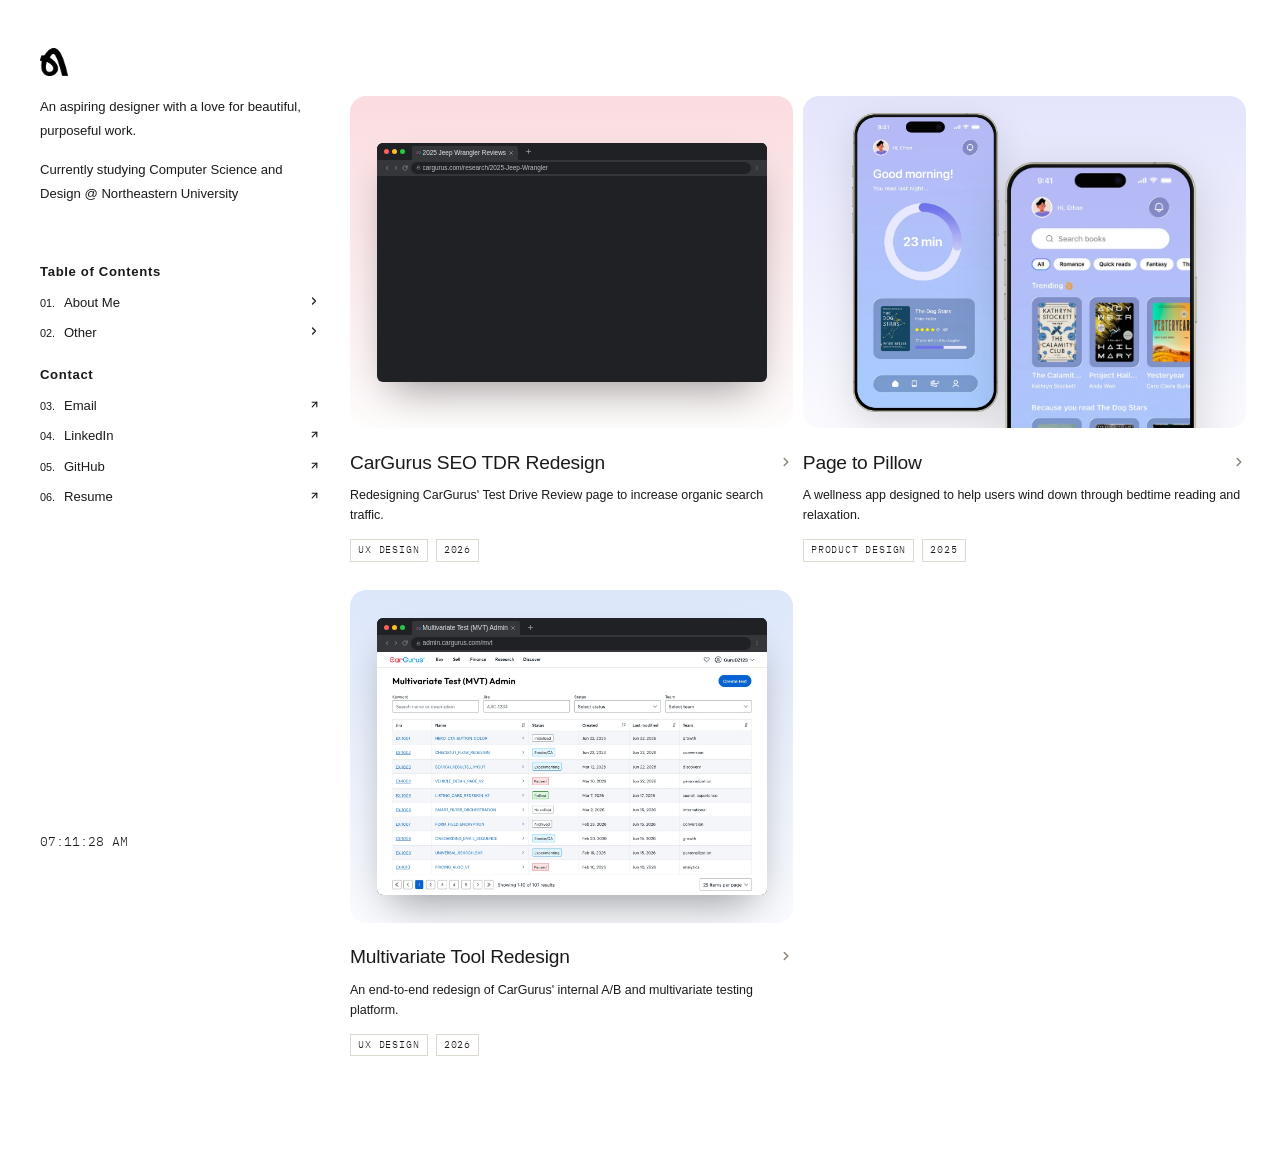
==== commit 82e9d44d: "Fix sidebar numbering gap and trim CarGurus SEO overview copy Sidebar Contact section now continues " ====
--- a/index.html
+++ b/index.html
@@ -48,10 +48,10 @@
             </ol>
 
             <p class="sidebar-section-label" style="margin-top: 1rem">Contact</p>
-            <ol class="sidebar-list" start="4">
+            <ol class="sidebar-list" start="3">
               <li>
                 <a href="mailto:yoon.ash@northeastern.edu" class="sidebar-link">
-                  <span class="sidebar-num">04.</span>
+                  <span class="sidebar-num">03.</span>
                   <span class="sidebar-link-text">Email</span>
                   <span class="sidebar-arrow"><svg width="11" height="11" viewBox="0 0 24 24" fill="none" stroke="currentColor" stroke-width="2.5" stroke-linecap="round" stroke-linejoin="round"><line x1="7" y1="17" x2="17" y2="7"/><polyline points="7 7 17 7 17 17"/></svg></span>
                 </a>
@@ -62,7 +62,7 @@
                   target="_blank"
                   class="sidebar-link"
                 >
-                  <span class="sidebar-num">05.</span>
+                  <span class="sidebar-num">04.</span>
                   <span class="sidebar-link-text">LinkedIn</span>
                   <span class="sidebar-arrow"><svg width="11" height="11" viewBox="0 0 24 24" fill="none" stroke="currentColor" stroke-width="2.5" stroke-linecap="round" stroke-linejoin="round"><line x1="7" y1="17" x2="17" y2="7"/><polyline points="7 7 17 7 17 17"/></svg></span>
                 </a>
@@ -73,7 +73,7 @@
                   target="_blank"
                   class="sidebar-link"
                 >
-                  <span class="sidebar-num">06.</span>
+                  <span class="sidebar-num">05.</span>
                   <span class="sidebar-link-text">GitHub</span>
                   <span class="sidebar-arrow"><svg width="11" height="11" viewBox="0 0 24 24" fill="none" stroke="currentColor" stroke-width="2.5" stroke-linecap="round" stroke-linejoin="round"><line x1="7" y1="17" x2="17" y2="7"/><polyline points="7 7 17 7 17 17"/></svg></span>
                 </a>
@@ -84,7 +84,7 @@
                   target="_blank"
                   class="sidebar-link"
                 >
-                  <span class="sidebar-num">07.</span>
+                  <span class="sidebar-num">06.</span>
                   <span class="sidebar-link-text">Resume</span>
                   <span class="sidebar-arrow"><svg width="11" height="11" viewBox="0 0 24 24" fill="none" stroke="currentColor" stroke-width="2.5" stroke-linecap="round" stroke-linejoin="round"><line x1="7" y1="17" x2="17" y2="7"/><polyline points="7 7 17 7 17 17"/></svg></span>
                 </a>
--- a/styles.css
+++ b/styles.css
@@ -625,6 +625,14 @@
     max-width: 100%;
 }
 
+.project-disclaimer {
+    font-family: 'IBM Plex Mono', monospace;
+    font-size: 0.75rem;
+    letter-spacing: 0.02em;
+    color: var(--muted);
+    margin-top: 0.8rem;
+}
+
 .btn-primary, .btn-secondary {
     display: inline-flex;
     align-items: center;
@@ -784,34 +792,32 @@
 }
 
 .workflow-node {
-    background: #fff;
-    border: 1.5px solid rgba(0, 0, 0, 0.08);
+    background: var(--bg);
+    border: 1px solid var(--border);
     border-radius: 999px;
-    padding: 0.55rem 1.1rem;
-    font-size: 0.85rem;
-    font-weight: 600;
+    padding: 0.4rem 0.85rem;
+    font-family: 'IBM Plex Mono', monospace;
+    font-size: 0.68rem;
+    font-weight: 500;
+    letter-spacing: 0.05em;
+    text-transform: uppercase;
+    color: var(--text);
     white-space: nowrap;
-    box-shadow: 0 2px 6px rgba(0, 0, 0, 0.04);
 }
 
 .workflow-arrow {
-    color: rgba(0, 0, 0, 0.3);
-    font-size: 1rem;
-    margin-top: 0.65rem;
+    color: var(--muted);
+    font-size: 0.9rem;
+    margin-top: 0.5rem;
 }
 
 .workflow-diagram--old .workflow-node {
-    background: #F4F4F4;
-    color: rgba(0, 0, 0, 0.5);
-    border-color: rgba(0, 0, 0, 0.06);
-    box-shadow: none;
+    color: var(--muted);
+    border-color: var(--border);
 }
 
 .workflow-branch-group {
-    display: flex;
-    flex-direction: column;
-    align-items: center;
-    gap: 0.45rem;
+    padding-bottom: 3.1rem;
 }
 
 .workflow-branch-top {
@@ -822,18 +828,34 @@
 
 .workflow-branch-top .workflow-arrow {
     margin-top: 0;
+}
+
+.workflow-branch-arrow {
+    position: relative;
+    display: flex;
+    align-items: center;
+}
+
+.workflow-branch-drop {
+    position: absolute;
+    top: 100%;
+    left: 50%;
+    transform: translateX(-50%);
+    display: flex;
+    flex-direction: column;
+    align-items: center;
+    gap: 0.45rem;
+    margin-top: 0.45rem;
 }
 
 .workflow-branch-connector {
     width: 0;
     height: 14px;
-    border-left: 1.5px dashed rgba(0, 0, 0, 0.2);
+    border-left: 1px dashed var(--border);
 }
 
 .workflow-node--pause {
-    background: rgba(255, 77, 122, 0.08);
-    border-color: rgba(255, 77, 122, 0.25);
-    color: #FF4D7A;
+    color: #E0301E;
 }
 
 .workflow-outcome-group {
@@ -844,14 +866,11 @@
 }
 
 .workflow-node--rollout {
-    background: rgba(47, 111, 224, 0.1);
-    border-color: rgba(47, 111, 224, 0.3);
-    color: #2F6FE0;
+    color: #2E9B5F;
 }
 
 .workflow-node--no-rollout {
-    background: rgba(0, 0, 0, 0.04);
-    color: rgba(0, 0, 0, 0.45);
+    color: var(--muted);
 }
 
 .workflow-caption {
@@ -1290,6 +1309,13 @@
     box-shadow: 0 8px 16px -10px rgba(0, 0, 0, 0.25);
     cursor: zoom-in;
 }
+
+.flow-step-image--single {
+    display: block;
+    max-width: 500px;
+    margin-bottom: 1.6rem;
+}
+
 
 .flow-step-label {
     align-self: center;
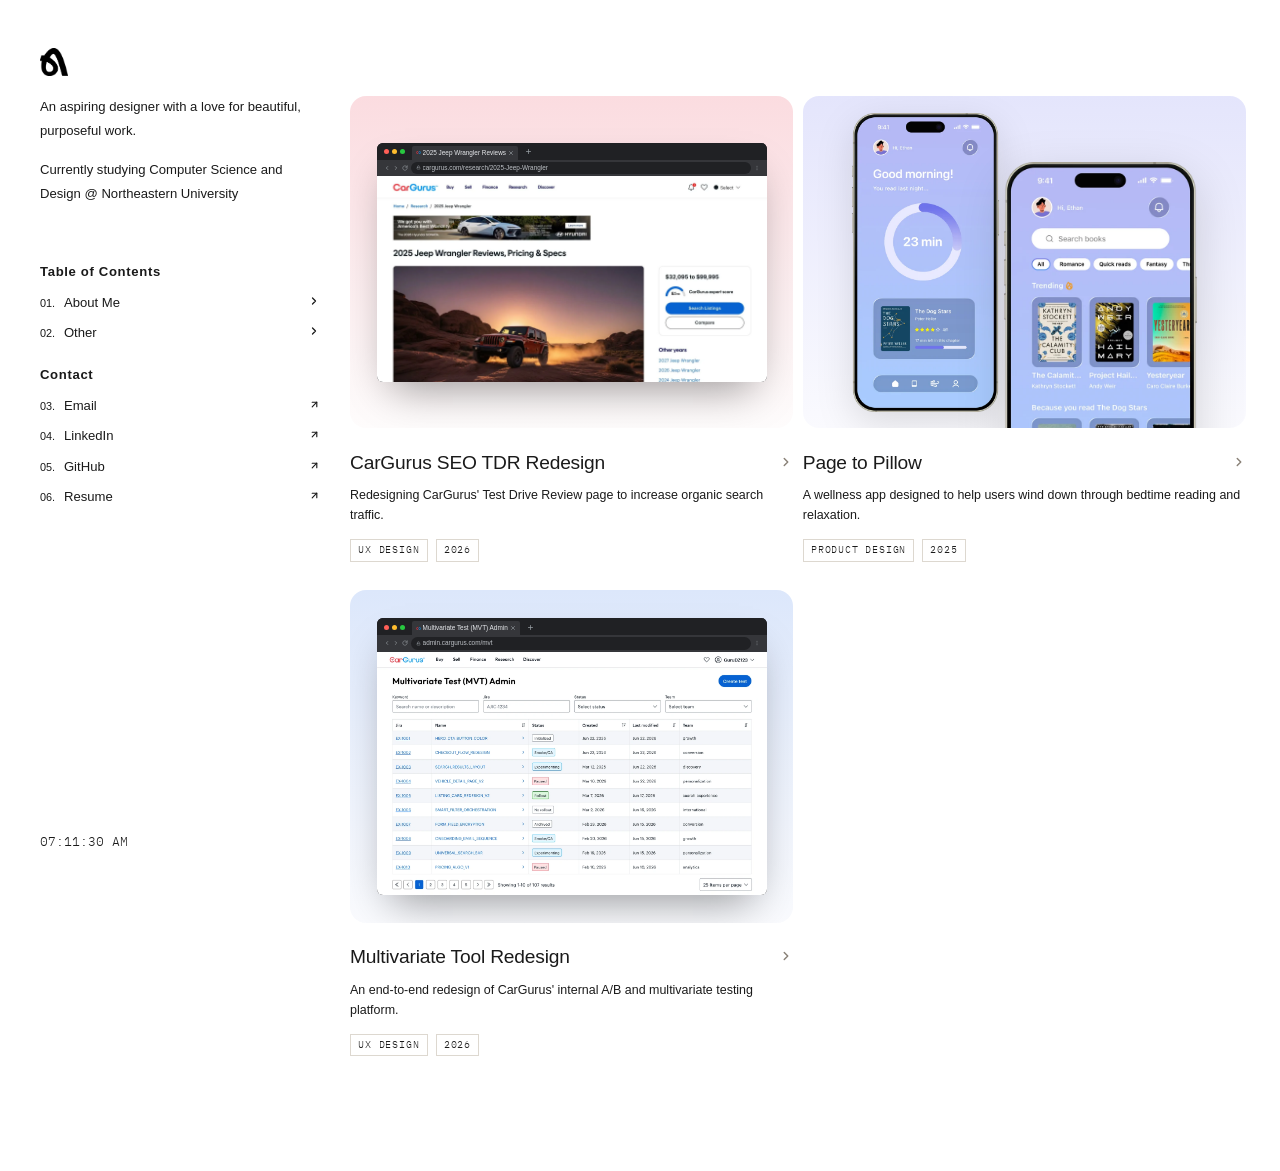
==== commit d1dc6156: "Add poster frame to CarGurus scroll video to fix render delay The video had no poster, so the browse" ====
--- a/index.html
+++ b/index.html
@@ -130,7 +130,7 @@
                     <svg class="browser-menu-icon" viewBox="0 0 24 24" fill="currentColor" stroke="none"><circle cx="12" cy="5" r="1.8"/><circle cx="12" cy="12" r="1.8"/><circle cx="12" cy="19" r="1.8"/></svg>
                   </div>
                   <div class="browser-screen">
-                    <video autoplay muted loop playsinline>
+                    <video autoplay muted loop playsinline preload="auto" fetchpriority="high" poster="/images/tdr-scroll-poster.webp">
                       <source src="/images/tdr-scroll.mp4" type="video/mp4">
                     </video>
                   </div>
--- a/styles.css
+++ b/styles.css
@@ -1346,6 +1346,10 @@
     margin-bottom: 3rem;
 }
 
+.before-after-grid--spaced {
+    margin-bottom: 5rem;
+}
+
 .before-after-pair {
     display: grid;
     grid-template-columns: repeat(2, 1fr);
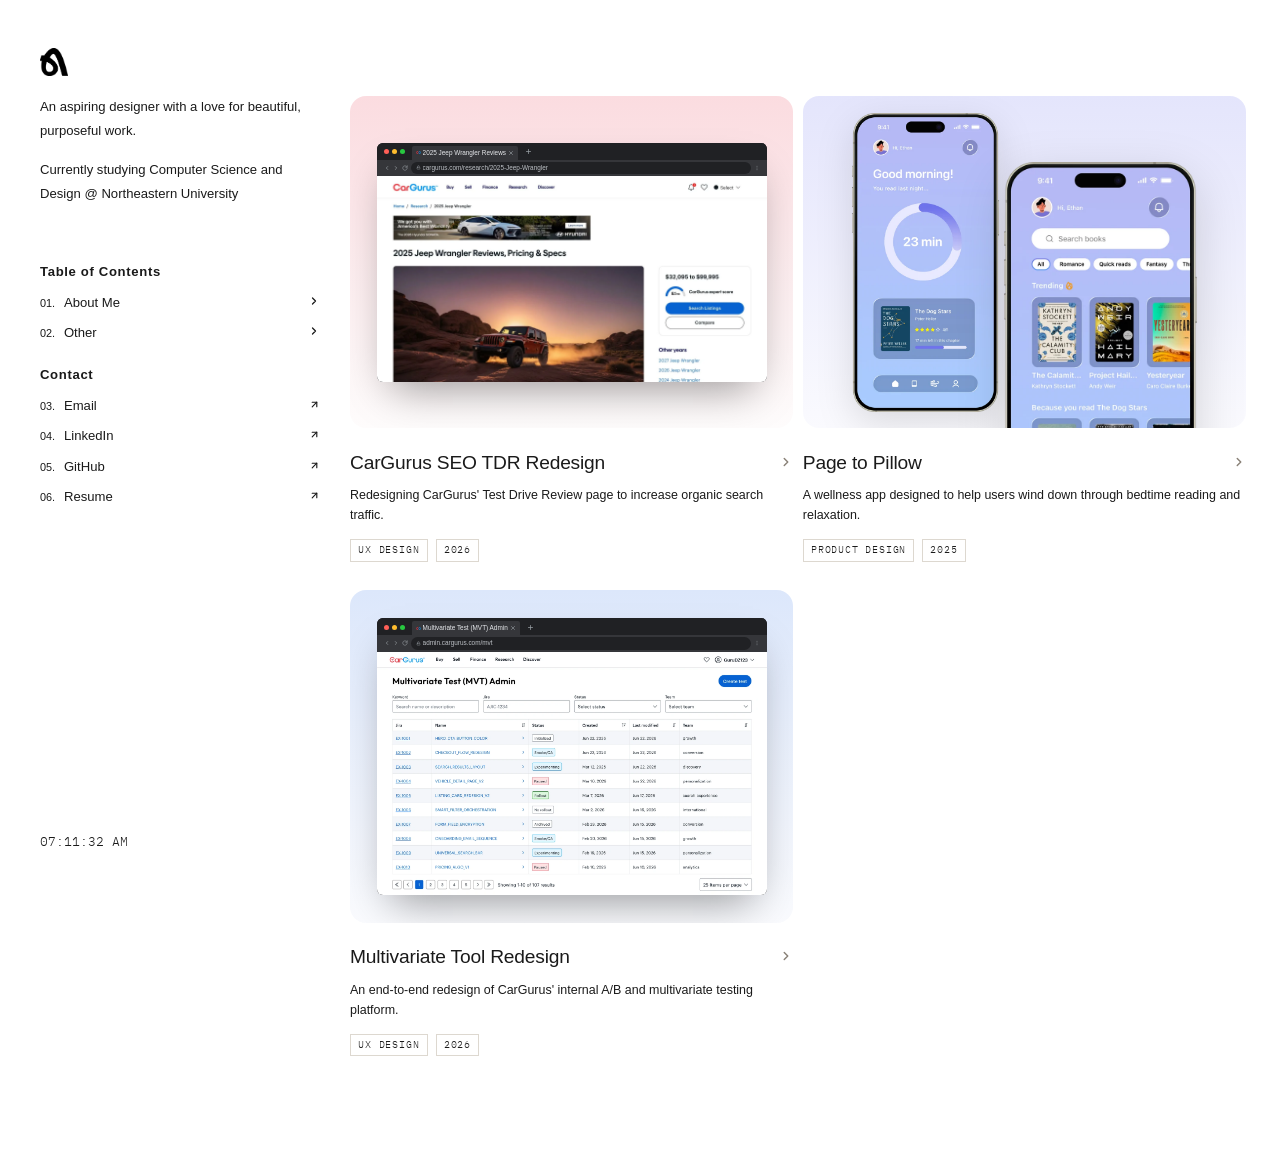
==== commit 49ca2046: "Clean up and standardize image naming, remove unused assets Renames every referenced image to a cons" ====
--- a/index.html
+++ b/index.html
@@ -17,7 +17,7 @@
       <aside class="sidebar">
         <div class="sidebar-inner">
           <div class="sidebar-bio">
-            <img src="/images/LOGO.png" alt="Ashley Yoon" class="sidebar-avatar" />
+            <img src="/images/site-logo.png" alt="Ashley Yoon" class="sidebar-avatar" />
             <p>
               An aspiring designer with a love for beautiful,
               purposeful work. 
@@ -80,7 +80,7 @@
               </li>
               <li>
                 <a
-                  href="images/Ashley_Yoon_Resume.pdf"
+                  href="images/ashley-yoon-resume.pdf"
                   target="_blank"
                   class="sidebar-link"
                 >
@@ -154,8 +154,8 @@
             <a href="project1.html" class="project-card">
               <div class="project-card-image project-card-image--pillow">
                 <div class="pillow-hero">
-                  <img class="pillow-hero-home" src="/images/homeframe.webp" alt="Page to Pillow home screen">
-                  <img class="pillow-hero-book" src="/images/bookframe.webp" alt="Page to Pillow books screen">
+                  <img class="pillow-hero-home" src="/images/p2p-home-screen.webp" alt="Page to Pillow home screen">
+                  <img class="pillow-hero-book" src="/images/p2p-book-screen.webp" alt="Page to Pillow books screen">
                 </div>
               </div>
               <div class="project-card-info">
--- a/styles.css
+++ b/styles.css
@@ -626,10 +626,9 @@
 }
 
 .project-disclaimer {
-    font-family: 'IBM Plex Mono', monospace;
-    font-size: 0.75rem;
-    letter-spacing: 0.02em;
-    color: var(--muted);
+    font-size: 1.05rem;
+    line-height: 1.65;
+    color: rgb(84, 84, 84);
     margin-top: 0.8rem;
 }
 
@@ -743,6 +742,9 @@
     flex-direction: column;
     gap: 0.9rem;
     margin: 1.2rem 0;
+    padding: 1.4rem;
+    background: #F7F7F7;
+    border-radius: 12px;
 }
 
 .workflow-label {
@@ -756,27 +758,41 @@
 
 .workflow-diagram-columns {
     display: flex;
-    align-items: flex-start;
+    align-items: stretch;
     gap: 3rem;
+    max-width: 100%;
+}
+
+.workflow-diagram-column .workflow-diagram {
+    overflow-x: auto;
 }
 
 .workflow-diagram-column {
     flex: 1;
     min-width: 0;
+    display: flex;
+    flex-direction: column;
+}
+
+.workflow-diagram-column .workflow-diagram {
+    flex: 1;
+    justify-content: center;
 }
 
 .workflow-diagram-column .workflow-row {
     flex-wrap: nowrap;
+    gap: 0.4rem;
+    justify-content: center;
 }
 
 .workflow-diagram-column .workflow-node {
-    font-size: 0.68rem;
-    padding: 0.38rem 0.6rem;
+    font-size: 0.58rem;
+    padding: 0.32rem 0.5rem;
     white-space: nowrap;
 }
 
 .workflow-diagram-column .workflow-arrow {
-    font-size: 0.8rem;
+    font-size: 0.7rem;
     flex-shrink: 0;
 }
 
@@ -1080,6 +1096,72 @@
     cursor: zoom-in;
 }
 
+/* Research & Discovery text + overlapping photo-collage layout */
+.research-split {
+    display: flex;
+    align-items: center;
+    gap: 3rem;
+    margin-top: 1.2rem;
+}
+
+.research-text {
+    flex: 1.3;
+    min-width: 0;
+}
+
+.research-collage {
+    position: relative;
+    flex-shrink: 0;
+    width: 280px;
+    height: 260px;
+}
+
+.research-collage img {
+    position: absolute;
+    width: 210px;
+    border-radius: 12px;
+    border: 2px solid #E5E5E5;
+    box-shadow: 0 6px 14px -10px rgba(0, 0, 0, 0.2);
+    cursor: zoom-in;
+}
+
+.research-collage img:nth-child(1) {
+    top: 0;
+    left: 0;
+    transform: rotate(-7deg);
+    z-index: 1;
+}
+
+.research-collage img:nth-child(2) {
+    top: 30px;
+    left: 65px;
+    transform: rotate(6deg);
+    z-index: 2;
+}
+
+.research-collage img:nth-child(3) {
+    top: 90px;
+    left: 10px;
+    width: 235px;
+    transform: rotate(-3deg);
+    z-index: 3;
+}
+
+@media (max-width: 720px) {
+    .research-split {
+        flex-direction: column;
+        align-items: stretch;
+        gap: 1.2rem;
+    }
+
+    .research-collage {
+        width: 100%;
+        max-width: 280px;
+        height: 300px;
+        margin: 0.5rem auto 0;
+    }
+}
+
 .onboarding-item img {
     display: block;
     width: 100%;
@@ -1099,7 +1181,7 @@
     border-radius: 2.4rem;
     padding: 0.5rem;
     box-shadow:
-        0 25px 45px -15px rgba(0, 0, 0, 0.35),
+        0 10px 20px -14px rgba(0, 0, 0, 0.2),
         inset 0 0 0 1.5px rgba(255, 255, 255, 0.08);
 }
 
@@ -1361,6 +1443,10 @@
     display: flex;
     flex-direction: column;
     gap: 1rem;
+}
+
+.before-after-item .browser-frame {
+    box-shadow: 0 3px 8px -6px rgba(0, 0, 0, 0.15);
 }
 
 .before-after-label {
@@ -1409,8 +1495,8 @@
     padding: 1.8rem 1.6rem;
     border-radius: 24px;
     background: #fff;
-    box-shadow: 0 10px 30px rgba(17, 17, 17, 0.06),
-                0 2px 6px rgba(17, 17, 17, 0.04);
+    box-shadow: 0 4px 12px rgba(17, 17, 17, 0.035),
+                0 1px 3px rgba(17, 17, 17, 0.025);
     animation: statCardIn 0.5s cubic-bezier(0.2, 0.7, 0.2, 1) both;
 }
 
@@ -1527,6 +1613,32 @@
     grid-template-columns: repeat(auto-fit, minmax(200px, 1fr));
     gap: 1.5rem;
     margin-top: 1.2rem;
+    counter-reset: feature-num;
+}
+
+.feature-item {
+    padding: 1.6rem 1.5rem;
+    border-radius: 20px;
+    background: #fff;
+    border: 1px solid var(--border);
+    box-shadow: 0 2px 6px rgba(17, 17, 17, 0.015);
+    counter-increment: feature-num;
+}
+
+.feature-item h3 {
+    display: flex;
+    align-items: baseline;
+    gap: 0.6rem;
+}
+
+.feature-item h3::before {
+    content: counter(feature-num, decimal-leading-zero);
+    font-family: 'IBM Plex Mono', monospace;
+    font-size: 1.3rem;
+    font-weight: 500;
+    letter-spacing: 0.02em;
+    color: var(--muted);
+    flex-shrink: 0;
 }
 
 .feature-item h3 {
@@ -1734,6 +1846,91 @@
     .project-detail-inner {
         padding-top: 7rem;
     }
+
+    .project-banner + .about-page .project-detail-inner {
+        padding-top: 0;
+    }
+
+    .about-page {
+        padding: 4rem 1.5rem 1.5rem;
+    }
+
+    .about-page-inner {
+        padding-bottom: 2.5rem;
+    }
+
+    .about-intro {
+        flex-direction: column;
+        gap: 2rem;
+    }
+
+    .about-photo {
+        margin-right: 0;
+        margin-top: 0;
+        max-width: 200px;
+    }
+
+    .workflow-diagram-columns {
+        flex-direction: column;
+        gap: 2rem;
+    }
+
+    .workflow-diagram-column .workflow-node {
+        font-size: 0.66rem;
+        padding: 0.38rem 0.65rem;
+    }
+
+    .workflow-diagram--old .workflow-row {
+        flex-wrap: wrap;
+        gap: 0.6rem;
+        justify-content: center;
+    }
+
+    .workflow-diagram-column .workflow-diagram {
+        overflow-x: visible;
+    }
+
+    /* New workflow has branches that don't wrap well, so stack it vertically instead */
+    .workflow-diagram--new .workflow-row {
+        flex-direction: column;
+        align-items: center;
+        gap: 0.8rem;
+    }
+
+    .workflow-diagram--new .workflow-branch-top {
+        flex-direction: column;
+        gap: 0.8rem;
+    }
+
+    .workflow-diagram--new .workflow-arrow {
+        transform: rotate(90deg);
+    }
+
+    .workflow-diagram--new .workflow-branch-group {
+        padding-bottom: 0;
+        padding-right: 3.6rem;
+    }
+
+    .workflow-diagram--new .workflow-branch-drop {
+        top: 50%;
+        left: 100%;
+        bottom: auto;
+        transform: translateY(-50%);
+        flex-direction: row;
+        gap: 0.45rem;
+        margin: 0;
+    }
+
+    .workflow-diagram--new .workflow-branch-connector {
+        width: 14px;
+        height: 0;
+        border-left: none;
+        border-top: 1px dashed var(--border);
+    }
+
+    .workflow-diagram--new .workflow-outcome-group {
+        align-items: center;
+    }
 }
 
 @media (max-width: 480px) {
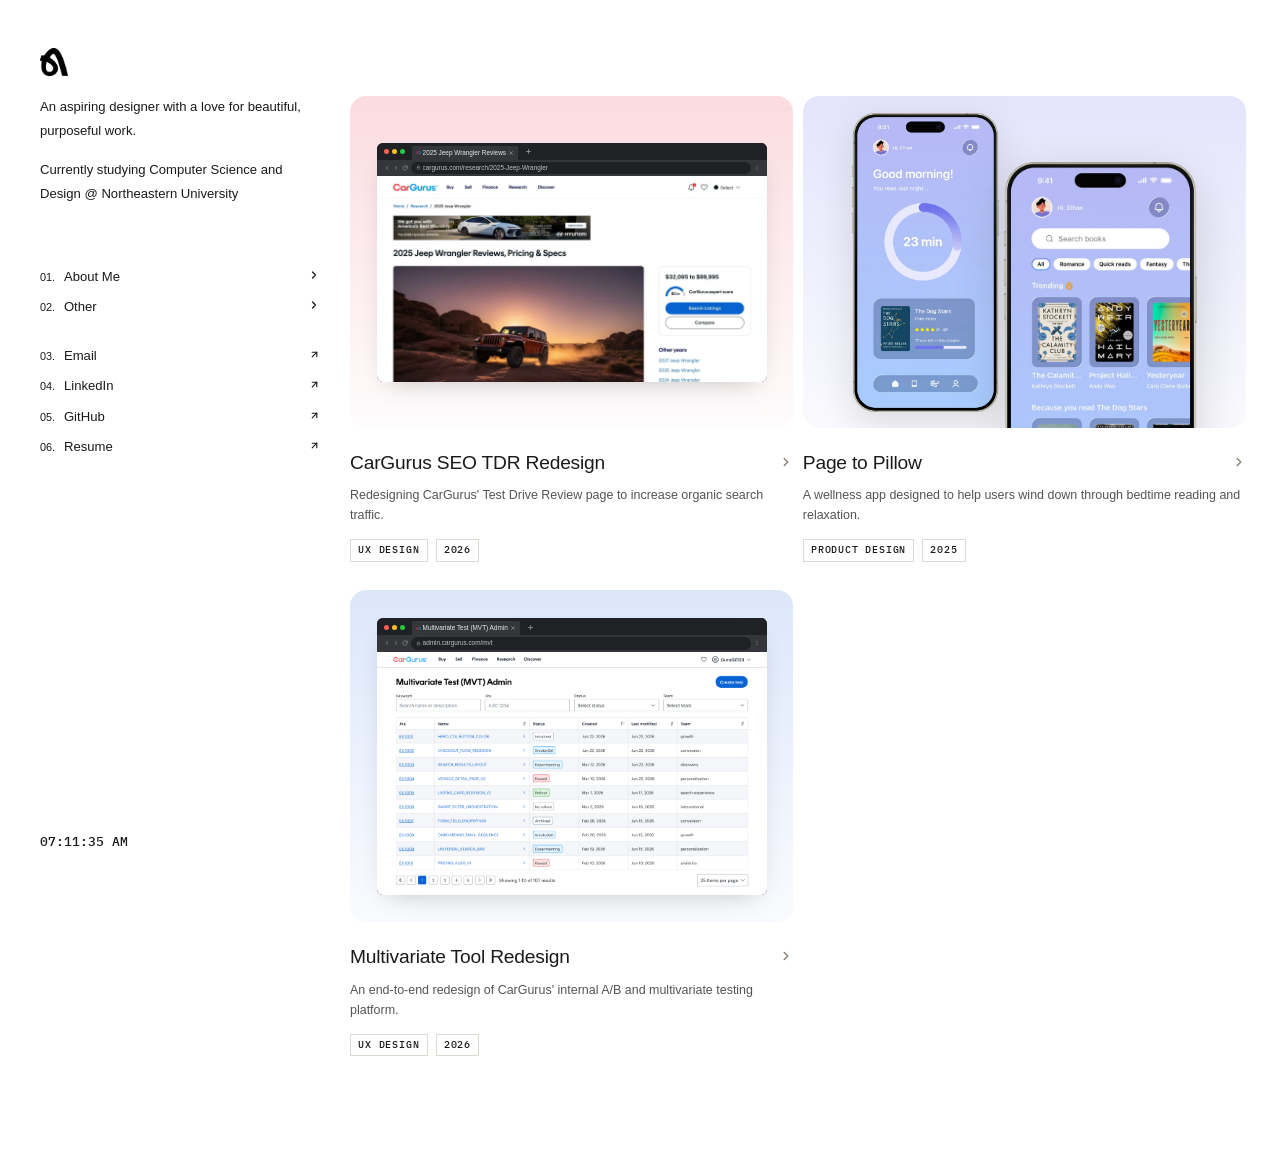
==== commit 28700f76: "Switch body type to General Sans, retune card hierarchy Replace the system sans stack with General S" ====
--- a/index.html
+++ b/index.html
@@ -29,7 +29,6 @@
           </div>
 
           <nav class="sidebar-nav">
-            <p class="sidebar-section-label">Table of Contents</p>
             <ol class="sidebar-list">
               <li>
                 <a href="about.html" class="sidebar-link">
@@ -47,7 +46,6 @@
               </li>
             </ol>
 
-            <p class="sidebar-section-label" style="margin-top: 1rem">Contact</p>
             <ol class="sidebar-list" start="3">
               <li>
                 <a href="mailto:yoon.ash@northeastern.edu" class="sidebar-link">
--- a/styles.css
+++ b/styles.css
@@ -1,4 +1,6 @@
 @import url('https://fonts.googleapis.com/css2?family=IBM+Plex+Mono:wght@300;400;500&display=swap');
+/* General Sans, variable weight axis 200 to 700, so any weight in between is valid */
+@import url('https://api.fontshare.com/v2/css?f[]=general-sans@1&display=swap');
 
 /* ----------------------------------------
    RESET & VARIABLES
@@ -17,7 +19,7 @@
     --border:     #DDD8D0;
     --accent:     #4A3F30;
     --serif:      'Cormorant Garamond', Georgia, serif;
-    --sans:       -apple-system, BlinkMacSystemFont, 'SF Pro Text', 'SF Pro Display', sans-serif;
+    --sans:       'General Sans', -apple-system, BlinkMacSystemFont, 'SF Pro Text', 'SF Pro Display', sans-serif;
 }
 
 html, body {
@@ -30,7 +32,9 @@
     color: var(--text);
     line-height: 1.6;
     font-size: 14px;
-    font-weight: 300;
+    font-weight: 500;
+    -webkit-font-smoothing: antialiased;
+    -moz-osx-font-smoothing: grayscale;
 }
 
 a, button {
@@ -134,6 +138,7 @@
     flex: 1;
 }
 
+/* still used by the "Involvement" heading on about.html */
 .sidebar-section-label {
     font-family: var(--sans);
     font-size: 0.82rem;
@@ -148,6 +153,11 @@
     display: flex;
     flex-direction: column;
     gap: 0;
+}
+
+/* second group (contact links) sits apart from the nav group above it */
+.sidebar-list + .sidebar-list {
+    margin-top: 1.1rem;
 }
 
 .sidebar-link {
@@ -219,7 +229,7 @@
 .section-heading {
     font-family: var(--sans);
     font-size: 1.9rem;
-    font-weight: 300;
+    font-weight: 500;
     letter-spacing: -0.01em;
     margin-bottom: 2rem;
     color: var(--text);
@@ -416,7 +426,7 @@
 .project-card-top h3 {
     font-family: var(--sans);
     font-size: 1.2rem;
-    font-weight: 400;
+    font-weight: 500;
     letter-spacing: -0.01em;
 }
 
@@ -434,7 +444,8 @@
 
 .project-card-info p {
     font-size: 0.78rem;
-    color: var(--text);
+    /* steps back from the title so the two read as separate levels */
+    color: rgb(84, 84, 84);
     line-height: 1.6;
 }
 
@@ -671,6 +682,7 @@
 .project-hero-image {
     margin-bottom: 3.5rem;
     overflow: hidden;
+    border-radius: 12px;
 }
 
 .project-hero-image img {
@@ -1038,11 +1050,177 @@
     margin-right: auto;
 }
 
+/* Accordion gallery (see accordion-gallery.js) */
+.accordion-gallery-wrap {
+    margin: 2.5rem 0 3.5rem;
+}
+
+.accordion-gallery {
+    --ag-accent: #ffffff;
+    --ag-overlay: #060010;
+    --ag-text: #ffffff;
+    --ag-gap: 10px;
+    --ag-radius: 16px;
+    --ag-media-size: 320px;
+
+    display: flex;
+    flex-direction: row;
+    gap: var(--ag-gap);
+    width: 100%;
+    max-width: 100%;
+    perspective: 1400px;
+    perspective-origin: 50% 50%;
+}
+
+.accordion-gallery--vertical {
+    flex-direction: column;
+}
+
+.ag-panel {
+    position: relative;
+    flex: 1 1 0;
+    min-width: 0;
+    min-height: 0;
+    overflow: hidden;
+    border-radius: var(--ag-radius);
+    cursor: pointer;
+    display: block;
+    text-decoration: none;
+    outline: none;
+    transform-style: preserve-3d;
+    transform-origin: center center;
+    background: #0a0713;
+    box-shadow: 0 10px 30px -18px rgba(0, 0, 0, 0.8);
+    will-change: flex-grow, transform;
+    -webkit-tap-highlight-color: transparent;
+}
+
+.ag-panel:focus-visible {
+    box-shadow:
+        0 0 0 2px var(--ag-accent),
+        0 10px 30px -18px rgba(0, 0, 0, 0.8);
+}
+
+.ag-panel__frame {
+    position: absolute;
+    inset: 0;
+    overflow: hidden;
+    border-radius: inherit;
+}
+
+.ag-panel__media {
+    --ag-gray: 1;
+    --ag-dim: 0.35;
+    position: absolute;
+    top: 50%;
+    left: 50%;
+    width: var(--ag-media-size);
+    height: 100%;
+    filter: grayscale(var(--ag-gray));
+    will-change: transform, filter;
+}
+
+.accordion-gallery--vertical .ag-panel__media {
+    width: 100%;
+    height: var(--ag-media-size);
+}
+
+.ag-panel__media img {
+    width: 100%;
+    height: 100%;
+    object-fit: cover;
+    display: block;
+    user-select: none;
+    -webkit-user-drag: none;
+}
+
+.ag-panel__overlay {
+    position: absolute;
+    inset: 0;
+    pointer-events: none;
+    background:
+        linear-gradient(180deg, transparent 45%, color-mix(in srgb, var(--ag-overlay) 78%, transparent) 100%),
+        color-mix(in srgb, var(--ag-overlay) calc(var(--ag-dim, 0.35) * 100%), transparent);
+}
+
+.ag-panel__label {
+    position: absolute;
+    left: 20px;
+    bottom: 20px;
+    right: 20px;
+    display: flex;
+    align-items: center;
+    gap: 12px;
+    pointer-events: none;
+    z-index: 2;
+}
+
+.ag-panel__bar {
+    flex: 0 0 auto;
+    width: 3px;
+    height: 26px;
+    border-radius: 3px;
+    background: var(--ag-accent);
+    opacity: 0;
+    box-shadow: 0 0 12px color-mix(in srgb, var(--ag-accent) 60%, transparent);
+}
+
+.ag-panel__text {
+    color: var(--ag-text);
+    font-family: inherit;
+    font-weight: 600;
+    font-size: clamp(1rem, 1.4vw, 1.4rem);
+    letter-spacing: 0.01em;
+    white-space: nowrap;
+    overflow: hidden;
+    text-overflow: ellipsis;
+    opacity: 0;
+    text-shadow: 0 2px 14px rgba(0, 0, 0, 0.55);
+}
+
+/* Light-site overrides: the component ships dark-themed */
+.accordion-gallery--light .ag-panel {
+    background: #F0F0F0;
+    box-shadow: 0 8px 20px -16px rgba(0, 0, 0, 0.45);
+}
+
+/* The overlay's bottom gradient exists to keep labels legible, so drop it
+   when labels are hidden */
+.accordion-gallery--no-labels .ag-panel__overlay {
+    background: color-mix(in srgb, var(--ag-overlay) calc(var(--ag-dim, 0.35) * 100%), transparent);
+}
+
+@media (max-width: 520px) {
+    .accordion-gallery {
+        flex-direction: column;
+        perspective: none;
+        height: auto !important;
+    }
+
+    .ag-panel {
+        min-height: 84px;
+        transform: none !important;
+    }
+
+    .accordion-gallery .ag-panel__media {
+        width: 100%;
+        height: var(--ag-media-size);
+    }
+}
+
+@media (prefers-reduced-motion: reduce) {
+    .ag-panel,
+    .ag-panel__media {
+        will-change: auto;
+    }
+}
+
 .project-images-grid img {
     width: 100%;
     height: auto;
     object-fit: cover;
     cursor: zoom-in;
+    border-radius: 8px;
     transition: opacity 0.3s ease;
 }
 
@@ -1209,7 +1387,7 @@
     border-radius: 6px;
     overflow: hidden;
     background: #202124;
-    box-shadow: 0 20px 40px -14px rgba(0, 0, 0, 0.4);
+    box-shadow: 0 10px 24px -12px rgba(0, 0, 0, 0.25);
 }
 
 .project-workflow-page .browser-frame {
@@ -1446,7 +1624,7 @@
 }
 
 .before-after-item .browser-frame {
-    box-shadow: 0 3px 8px -6px rgba(0, 0, 0, 0.15);
+    box-shadow: 0 4px 14px -6px rgba(0, 0, 0, 0.22);
 }
 
 .before-after-label {
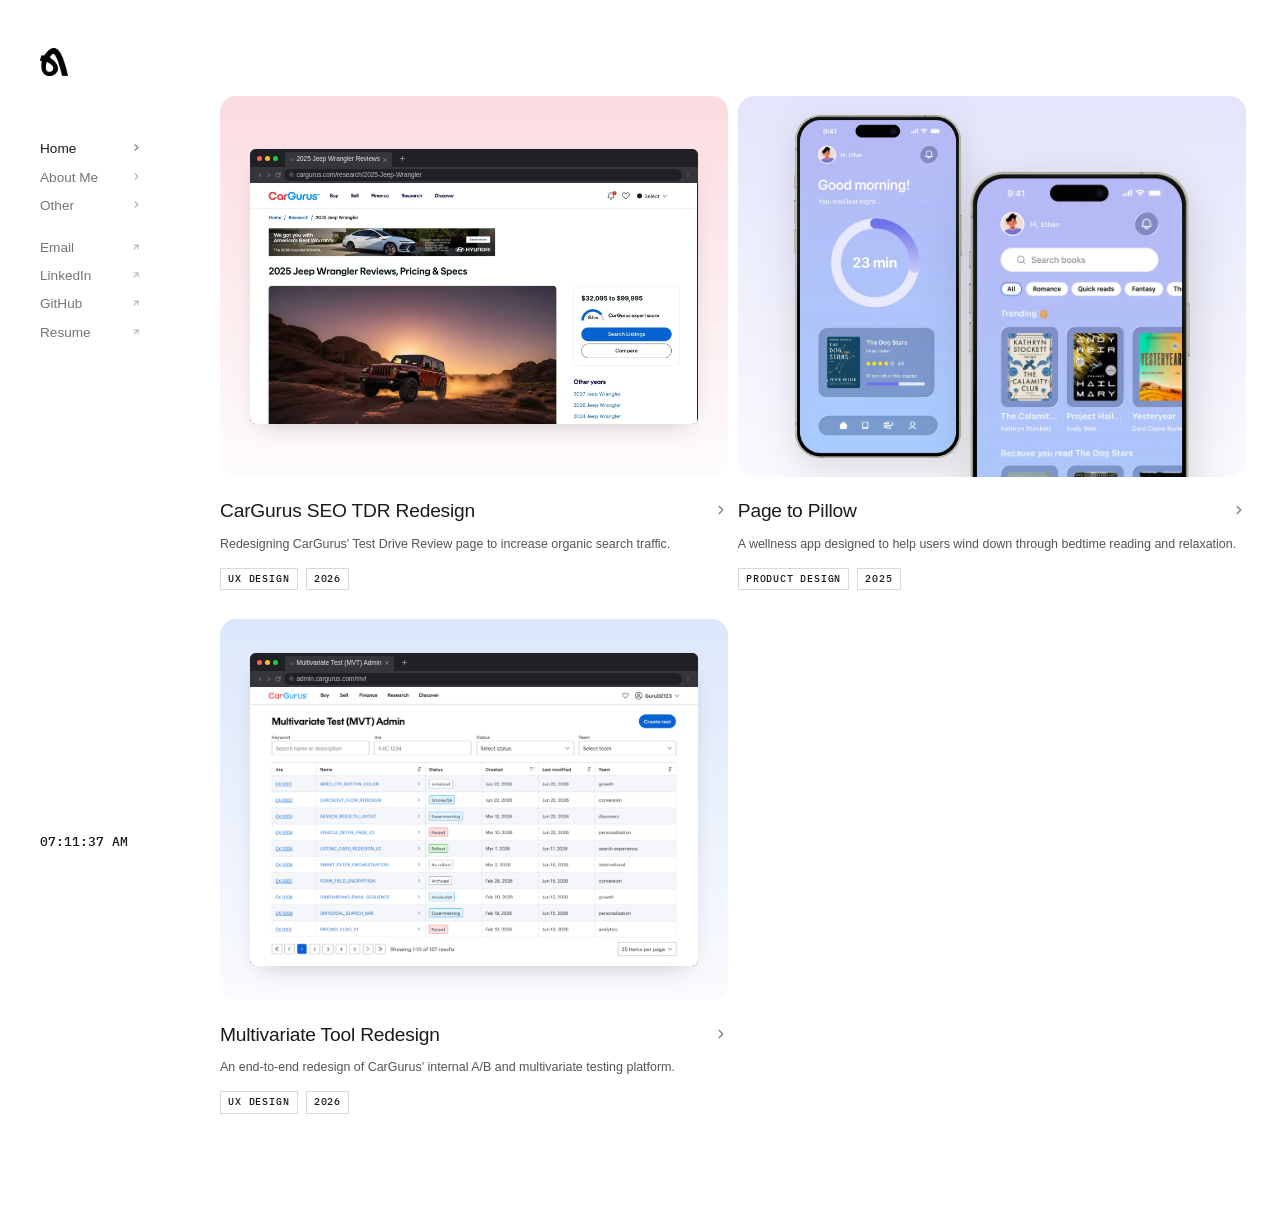
==== commit d403065a: "Carry the nav across the top level pages The sidebar only existed on the homepage, so the nav vanish" ====
--- a/index.html
+++ b/index.html
@@ -18,40 +18,35 @@
         <div class="sidebar-inner">
           <div class="sidebar-bio">
             <img src="/images/site-logo.png" alt="Ashley Yoon" class="sidebar-avatar" />
-            <p>
-              An aspiring designer with a love for beautiful,
-              purposeful work. 
-            </p>
-            <p>
-              Currently studying Computer Science and Design
-             @ Northeastern University
-            </p>
           </div>
 
           <nav class="sidebar-nav">
-            <ol class="sidebar-list">
+            <ul class="sidebar-list">
+              <li>
+                <a href="/" class="sidebar-link" aria-current="page">
+                  <span class="sidebar-link-text">Home</span>
+                  <span class="sidebar-arrow"><svg width="11" height="11" viewBox="0 0 24 24" fill="none" stroke="currentColor" stroke-width="2.5" stroke-linecap="round" stroke-linejoin="round"><polyline points="9 18 15 12 9 6"/></svg></span>
+                </a>
+              </li>
               <li>
                 <a href="about.html" class="sidebar-link">
-                  <span class="sidebar-num">01.</span>
                   <span class="sidebar-link-text">About Me</span>
-                  <span class="sidebar-arrow"><svg width="12" height="12" viewBox="0 0 24 24" fill="none" stroke="currentColor" stroke-width="2.5" stroke-linecap="round" stroke-linejoin="round"><polyline points="9 18 15 12 9 6"/></svg></span>
+                  <span class="sidebar-arrow"><svg width="11" height="11" viewBox="0 0 24 24" fill="none" stroke="currentColor" stroke-width="2.5" stroke-linecap="round" stroke-linejoin="round"><polyline points="9 18 15 12 9 6"/></svg></span>
                 </a>
               </li>
               <li>
                 <a href="work.html" class="sidebar-link">
-                  <span class="sidebar-num">02.</span>
                   <span class="sidebar-link-text">Other</span>
-                  <span class="sidebar-arrow"><svg width="12" height="12" viewBox="0 0 24 24" fill="none" stroke="currentColor" stroke-width="2.5" stroke-linecap="round" stroke-linejoin="round"><polyline points="9 18 15 12 9 6"/></svg></span>
-                </a>
-              </li>
-            </ol>
-
-            <ol class="sidebar-list" start="3">
+                  <span class="sidebar-arrow"><svg width="11" height="11" viewBox="0 0 24 24" fill="none" stroke="currentColor" stroke-width="2.5" stroke-linecap="round" stroke-linejoin="round"><polyline points="9 18 15 12 9 6"/></svg></span>
+                </a>
+              </li>
+            </ul>
+
+            <ul class="sidebar-list">
               <li>
                 <a href="mailto:yoon.ash@northeastern.edu" class="sidebar-link">
-                  <span class="sidebar-num">03.</span>
                   <span class="sidebar-link-text">Email</span>
-                  <span class="sidebar-arrow"><svg width="11" height="11" viewBox="0 0 24 24" fill="none" stroke="currentColor" stroke-width="2.5" stroke-linecap="round" stroke-linejoin="round"><line x1="7" y1="17" x2="17" y2="7"/><polyline points="7 7 17 7 17 17"/></svg></span>
+                  <span class="sidebar-arrow"><svg width="10" height="10" viewBox="0 0 24 24" fill="none" stroke="currentColor" stroke-width="2.5" stroke-linecap="round" stroke-linejoin="round"><line x1="7" y1="17" x2="17" y2="7"/><polyline points="7 7 17 7 17 17"/></svg></span>
                 </a>
               </li>
               <li>
@@ -60,9 +55,8 @@
                   target="_blank"
                   class="sidebar-link"
                 >
-                  <span class="sidebar-num">04.</span>
                   <span class="sidebar-link-text">LinkedIn</span>
-                  <span class="sidebar-arrow"><svg width="11" height="11" viewBox="0 0 24 24" fill="none" stroke="currentColor" stroke-width="2.5" stroke-linecap="round" stroke-linejoin="round"><line x1="7" y1="17" x2="17" y2="7"/><polyline points="7 7 17 7 17 17"/></svg></span>
+                  <span class="sidebar-arrow"><svg width="10" height="10" viewBox="0 0 24 24" fill="none" stroke="currentColor" stroke-width="2.5" stroke-linecap="round" stroke-linejoin="round"><line x1="7" y1="17" x2="17" y2="7"/><polyline points="7 7 17 7 17 17"/></svg></span>
                 </a>
               </li>
               <li>
@@ -71,9 +65,8 @@
                   target="_blank"
                   class="sidebar-link"
                 >
-                  <span class="sidebar-num">05.</span>
                   <span class="sidebar-link-text">GitHub</span>
-                  <span class="sidebar-arrow"><svg width="11" height="11" viewBox="0 0 24 24" fill="none" stroke="currentColor" stroke-width="2.5" stroke-linecap="round" stroke-linejoin="round"><line x1="7" y1="17" x2="17" y2="7"/><polyline points="7 7 17 7 17 17"/></svg></span>
+                  <span class="sidebar-arrow"><svg width="10" height="10" viewBox="0 0 24 24" fill="none" stroke="currentColor" stroke-width="2.5" stroke-linecap="round" stroke-linejoin="round"><line x1="7" y1="17" x2="17" y2="7"/><polyline points="7 7 17 7 17 17"/></svg></span>
                 </a>
               </li>
               <li>
@@ -82,12 +75,11 @@
                   target="_blank"
                   class="sidebar-link"
                 >
-                  <span class="sidebar-num">06.</span>
                   <span class="sidebar-link-text">Resume</span>
-                  <span class="sidebar-arrow"><svg width="11" height="11" viewBox="0 0 24 24" fill="none" stroke="currentColor" stroke-width="2.5" stroke-linecap="round" stroke-linejoin="round"><line x1="7" y1="17" x2="17" y2="7"/><polyline points="7 7 17 7 17 17"/></svg></span>
-                </a>
-              </li>
-            </ol>
+                  <span class="sidebar-arrow"><svg width="10" height="10" viewBox="0 0 24 24" fill="none" stroke="currentColor" stroke-width="2.5" stroke-linecap="round" stroke-linejoin="round"><line x1="7" y1="17" x2="17" y2="7"/><polyline points="7 7 17 7 17 17"/></svg></span>
+                </a>
+              </li>
+            </ul>
           </nav>
 
           <div class="sidebar-footer">
--- a/styles.css
+++ b/styles.css
@@ -13,7 +13,7 @@
 
 :root {
     --bg:         #FFFFFF;
-    --sidebar-w:  360px;
+    --sidebar-w:  230px;
     --text:       #1A1A1A;
     --muted:      #8A8278;
     --border:     #DDD8D0;
@@ -157,41 +157,46 @@
 
 /* second group (contact links) sits apart from the nav group above it */
 .sidebar-list + .sidebar-list {
-    margin-top: 1.1rem;
-}
-
+    margin-top: 0.9rem;
+}
+
+/* Nav links sit back in grey so the current page, in full black, is the
+   one thing that reads as where you are. */
 .sidebar-link {
     display: flex;
     align-items: baseline;
-    gap: 0.55rem;
-    padding: 0.3rem 0;
+    gap: 0.3rem;
+    padding: 0.2rem 0;
     font-family: var(--sans);
-    font-size: 0.82rem;
+    font-size: 0.85rem;
+    color: rgb(117, 117, 117);
+    transition: color 0.2s ease;
+}
+
+.sidebar-link:hover,
+.sidebar-link[aria-current='page'] {
     color: var(--text);
-    transition: color 0.2s ease;
 }
 
 .sidebar-link:hover {
     color: var(--text);
 }
 
-.sidebar-num {
-    font-size: 0.68rem;
-    color: var(--text);
-    flex-shrink: 0;
-    font-variant-numeric: tabular-nums;
-}
-
+/* fixed label column so every arrow lines up, while staying close to the
+   words rather than pinned to the far edge of the rail */
 .sidebar-link-text {
-    flex: 1;
+    flex: 0 0 auto;
+    min-width: 5.4rem;
 }
 
 .sidebar-arrow {
-    margin-left: auto;
-    display: flex;
-    align-items: center;
-    transition: transform 0.2s ease;
-}
+    display: flex;
+    align-items: center;
+    opacity: 0.55;
+    transition: transform 0.2s ease, opacity 0.2s ease;
+}
+
+.sidebar-link:hover .sidebar-arrow { opacity: 1; }
 
 .sidebar-link:hover .sidebar-arrow {
     transform: translateX(3px);
@@ -220,6 +225,16 @@
     overflow-x: hidden;
 }
 
+/* Subpages that sit beside the sidebar rather than full bleed */
+.subpage-inner {
+    max-width: 1200px;
+    padding: 1rem 0 6rem;
+}
+
+@media (max-width: 768px) {
+    .subpage-inner { padding: 0 0 3rem; }
+}
+
 /* Content blocks */
 .content-block {
     padding: 3rem 0;
@@ -263,7 +278,7 @@
 }
 
 .about-blurb p {
-    font-size: 0.85rem;
+    font-size: 0.92rem;
     color: var(--text);
     line-height: 1.85;
     max-width: 540px;
@@ -495,13 +510,83 @@
     max-width: 1000px;
 }
 
-.about-photo {
-    max-width: 250px;
-    height: auto;
+/* ----------------------------------------
+   PLAYFUL EMPHASIS (about blurb)
+   Used sparingly: scale on one phrase, a rule on another. The emoji sit
+   beside their words rather than replacing them, so the sentence still
+   reads if they fail to render.
+---------------------------------------- */
+.em-big {
+    font-size: 1.32em;
+    font-weight: 600;
+    letter-spacing: -0.015em;
+}
+
+.em-ul {
+    text-decoration: underline;
+    text-decoration-color: var(--accent);
+    text-decoration-thickness: 2px;
+    text-underline-offset: 4px;
+}
+
+.em-icon {
+    display: inline-block;
+    font-size: 1.1em;
+    line-height: 1;
+    margin: 0 0.04em;
+    transform: rotate(-9deg);
+    transition: transform 0.2s ease;
+}
+
+.em-icon--r { transform: rotate(8deg); }
+
+.em-icon:hover,
+.em-icon--r:hover {
+    transform: rotate(0deg) scale(1.3);
+}
+
+@media (prefers-reduced-motion: reduce) {
+    .em-icon { transition: none; }
+}
+
+/* Overlapping photo collage, same idea as .research-collage on the MVT page */
+.about-collage {
+    position: relative;
     flex-shrink: 0;
+    width: 500px;
+    height: 225px;
+}
+
+.about-collage img {
+    position: absolute;
+    width: 120px;
     display: block;
-    margin-top: 1rem;
-    margin-right: -70px;
+    border-radius: 12px;
+    /* no border, so the shadow alone has to hold the pale photos off the page */
+    box-shadow: 0 4px 16px -6px rgba(0, 0, 0, 0.26);
+    cursor: zoom-in;
+    transition: transform 0.25s ease, box-shadow 0.25s ease;
+}
+
+.about-collage img:nth-child(1) { top: 0;    left: 0;     transform: rotate(-7deg); z-index: 1; }
+.about-collage img:nth-child(2) { top: 56px; left: 94px;  transform: rotate(5deg);  z-index: 2; }
+.about-collage img:nth-child(3) { top: 4px;  left: 190px; transform: rotate(-4deg); z-index: 3; }
+.about-collage img:nth-child(4) { top: 60px; left: 284px; transform: rotate(6deg);  z-index: 4; }
+.about-collage img:nth-child(5) { top: 8px;  left: 380px; transform: rotate(-5deg); z-index: 5; }
+
+/* lift the hovered photo clear of the stack so it can be read before clicking */
+.about-collage img:hover {
+    z-index: 6;
+    box-shadow: 0 10px 26px -8px rgba(0, 0, 0, 0.34);
+}
+.about-collage img:nth-child(1):hover { transform: rotate(-7deg) scale(1.06); }
+.about-collage img:nth-child(2):hover { transform: rotate(5deg)  scale(1.06); }
+.about-collage img:nth-child(3):hover { transform: rotate(-4deg) scale(1.06); }
+.about-collage img:nth-child(4):hover { transform: rotate(6deg)  scale(1.06); }
+.about-collage img:nth-child(5):hover { transform: rotate(-5deg) scale(1.06); }
+
+@media (prefers-reduced-motion: reduce) {
+    .about-collage img { transition: none; }
 }
 
 .extracurriculars {
@@ -528,7 +613,7 @@
 .extra-title {
     font-size: 0.85rem;
     color: var(--text);
-    font-weight: 400;
+    font-weight: 500;
 }
 
 .extra-link {
@@ -551,7 +636,8 @@
 
 .extra-desc {
     font-size: 0.78rem;
-    color: var(--text);
+    /* matches the description colour used on the project overviews */
+    color: rgb(84, 84, 84);
     line-height: 1.75;
     max-width: 560px;
     margin-top: 0.3rem;
@@ -903,7 +989,7 @@
 
 .workflow-caption {
     font-size: 0.85rem;
-    color: rgba(0, 0, 0, 0.55);
+    color: rgb(84, 84, 84);
     margin-top: 0.2rem;
 }
 
@@ -2042,11 +2128,19 @@
         gap: 2rem;
     }
 
-    .about-photo {
+    .about-collage {
         margin-right: 0;
-        margin-top: 0;
-        max-width: 200px;
-    }
+        width: 325px;
+        height: 165px;
+        align-self: center;
+    }
+
+    .about-collage img { width: 85px; }
+    .about-collage img:nth-child(1) { top: 0;    left: 0; }
+    .about-collage img:nth-child(2) { top: 40px; left: 60px; }
+    .about-collage img:nth-child(3) { top: 3px;  left: 120px; }
+    .about-collage img:nth-child(4) { top: 44px; left: 180px; }
+    .about-collage img:nth-child(5) { top: 6px;  left: 240px; }
 
     .workflow-diagram-columns {
         flex-direction: column;
@@ -2116,3 +2210,245 @@
         grid-template-columns: 1fr;
     }
 }
+
+/* ----------------------------------------
+   OTHER WORK: MASONRY GRID + DIALOG
+   Cards open a dialog rather than navigating, so the whole section lives
+   on one page. CSS columns do the masonry, which needs no JS and reflows
+   on its own.
+---------------------------------------- */
+.work-grid {
+    column-count: 3;
+    column-gap: 1.1rem;
+}
+
+.work-card {
+    display: block;
+    width: 100%;
+    break-inside: avoid;
+    margin: 0 0 1.1rem;
+    padding: 0;
+    border: none;
+    background: none;
+    text-align: left;
+    color: inherit;
+}
+
+.work-card__media {
+    width: 100%;
+    overflow: hidden;
+    border-radius: 12px;
+    background: var(--surface-2, #F0F0F0);
+}
+
+.work-card__media img,
+.work-card__media video {
+    display: block;
+    width: 100%;
+    height: auto;
+    transition: transform 0.4s ease;
+}
+
+.work-card:hover .work-card__media img,
+.work-card:hover .work-card__media video { transform: scale(1.03); }
+
+/* Empty slots, so the grid reads as a grid before the work fills it */
+.work-card--empty {
+    display: flex;
+    align-items: center;
+    justify-content: center;
+    border: 1px dashed var(--border);
+    border-radius: 12px;
+    background: transparent;
+}
+
+.work-card--empty span {
+    font-family: 'IBM Plex Mono', monospace;
+    font-size: 0.62rem;
+    letter-spacing: 0.08em;
+    text-transform: uppercase;
+    color: var(--border);
+}
+
+/* ---------- dialog ----------
+   Two panes: a solid info rail on the left, and a stage on the right where
+   the page shows through, blurred. Modelled on recent.design's item view.
+---------------------------------------- */
+.work-dialog {
+    position: fixed;
+    inset: 0;
+    z-index: 9999;
+    display: none;
+    background: rgba(250, 249, 247, 0.72);
+    backdrop-filter: blur(16px) saturate(1.1);
+    -webkit-backdrop-filter: blur(16px) saturate(1.1);
+}
+
+.work-dialog.is-open { display: flex; }
+
+/* left rail */
+.work-rail {
+    width: 370px;
+    flex-shrink: 0;
+    height: 100%;
+    display: flex;
+    flex-direction: column;
+    background: #fff;
+    border-right: 1px solid var(--border);
+}
+
+.work-rail__nav {
+    display: flex;
+    align-items: center;
+    justify-content: space-between;
+    padding: 1.4rem 1.6rem 0.6rem;
+}
+
+.work-nav { display: flex; gap: 0.35rem; margin-right: -0.4rem; }
+
+.work-dialog__close,
+.work-nav button {
+    width: 30px;
+    height: 30px;
+    display: flex;
+    align-items: center;
+    justify-content: center;
+    border: none;
+    /* bare icons, no chip behind them */
+    background: none;
+    color: rgb(84, 84, 84);
+    transition: color 0.18s ease;
+}
+
+.work-dialog__close:hover,
+.work-nav button:hover { color: var(--text); }
+
+.work-dialog__close svg { width: 16px; height: 16px; margin-left: -0.45rem; }
+.work-nav button svg { width: 16px; height: 16px; }
+
+.work-rail__scroll {
+    flex: 1;
+    overflow-y: auto;
+    padding: 1.1rem 1.6rem 2rem;
+}
+
+.work-dialog__title {
+    font-size: 1.05rem;
+    font-weight: 500;
+    margin-top: 0.2rem;
+    letter-spacing: -0.01em;
+    margin-bottom: 1rem;
+}
+
+.work-dialog__blurb {
+    font-size: 0.88rem;
+    line-height: 1.6;
+    /* the site's description grey */
+    color: rgb(84, 84, 84);
+    margin-bottom: 1.8rem;
+}
+
+/* meta table: label left, value right, hairline between rows */
+.work-meta { display: flex; flex-direction: column; }
+
+.work-meta__row {
+    display: flex;
+    align-items: flex-start;
+    justify-content: space-between;
+    gap: 1.5rem;
+    padding: 0.62rem 0;
+    /* same grey as the labels, dialled back so it reads as a hairline */
+    border-top: 1px solid rgba(84, 84, 84, 0.35);
+}
+
+.work-meta__k {
+    font-size: 0.85rem;
+    /* same secondary grey as the card descriptions on the main page */
+    color: rgb(84, 84, 84);
+    flex-shrink: 0;
+}
+
+.work-meta__v {
+    display: flex;
+    flex-direction: column;
+    align-items: flex-end;
+    gap: 0.1rem;
+    font-size: 0.85rem;
+    color: var(--text);
+    text-align: right;
+}
+
+/* right stage */
+.work-stage {
+    flex: 1;
+    min-width: 0;
+    display: flex;
+    align-items: center;
+    justify-content: center;
+    padding: 3rem 3.5rem;
+}
+
+.work-stage__frame {
+    max-width: 100%;
+    max-height: 100%;
+    display: flex;
+    animation: work-stage-in 0.28s cubic-bezier(0.2, 0.8, 0.3, 1);
+}
+
+/* the image stands on its own, no frame around it */
+.work-stage__frame img,
+.work-stage__frame video {
+    display: block;
+    max-width: 100%;
+    max-height: 84vh;
+    width: auto;
+    height: auto;
+    object-fit: contain;
+    border-radius: 10px;
+    /* a shadow, not a border, so pale shots still lift off the blurred page */
+    box-shadow: 0 18px 44px -26px rgba(0, 0, 0, 0.35);
+}
+
+@keyframes work-stage-in {
+    from { opacity: 0; transform: scale(0.985); }
+    to   { opacity: 1; transform: none; }
+}
+
+.work-stage__count {
+    position: absolute;
+    bottom: 1.4rem;
+    left: calc(370px + 3.5rem);
+    font-family: 'IBM Plex Mono', monospace;
+    font-size: 0.65rem;
+    letter-spacing: 0.08em;
+    color: var(--muted);
+}
+
+@media (prefers-reduced-motion: reduce) {
+    .work-stage__frame { animation: none; }
+    .work-card__media img,
+    .work-card__media video { transition: none; }
+}
+
+@media (max-width: 900px) {
+    .work-grid { column-count: 2; }
+}
+
+@media (max-width: 820px) {
+    .work-dialog.is-open { flex-direction: column-reverse; }
+    .work-rail {
+        width: 100%;
+        height: auto;
+        max-height: 46%;
+        border-right: none;
+        border-top: 1px solid var(--border);
+    }
+    .work-stage { padding: 1.2rem; }
+    .work-stage__frame img,
+    .work-stage__frame video { max-height: 46vh; }
+    .work-stage__count { left: 1.2rem; bottom: auto; top: 1.2rem; }
+}
+
+@media (max-width: 560px) {
+    .work-grid { column-count: 1; }
+}
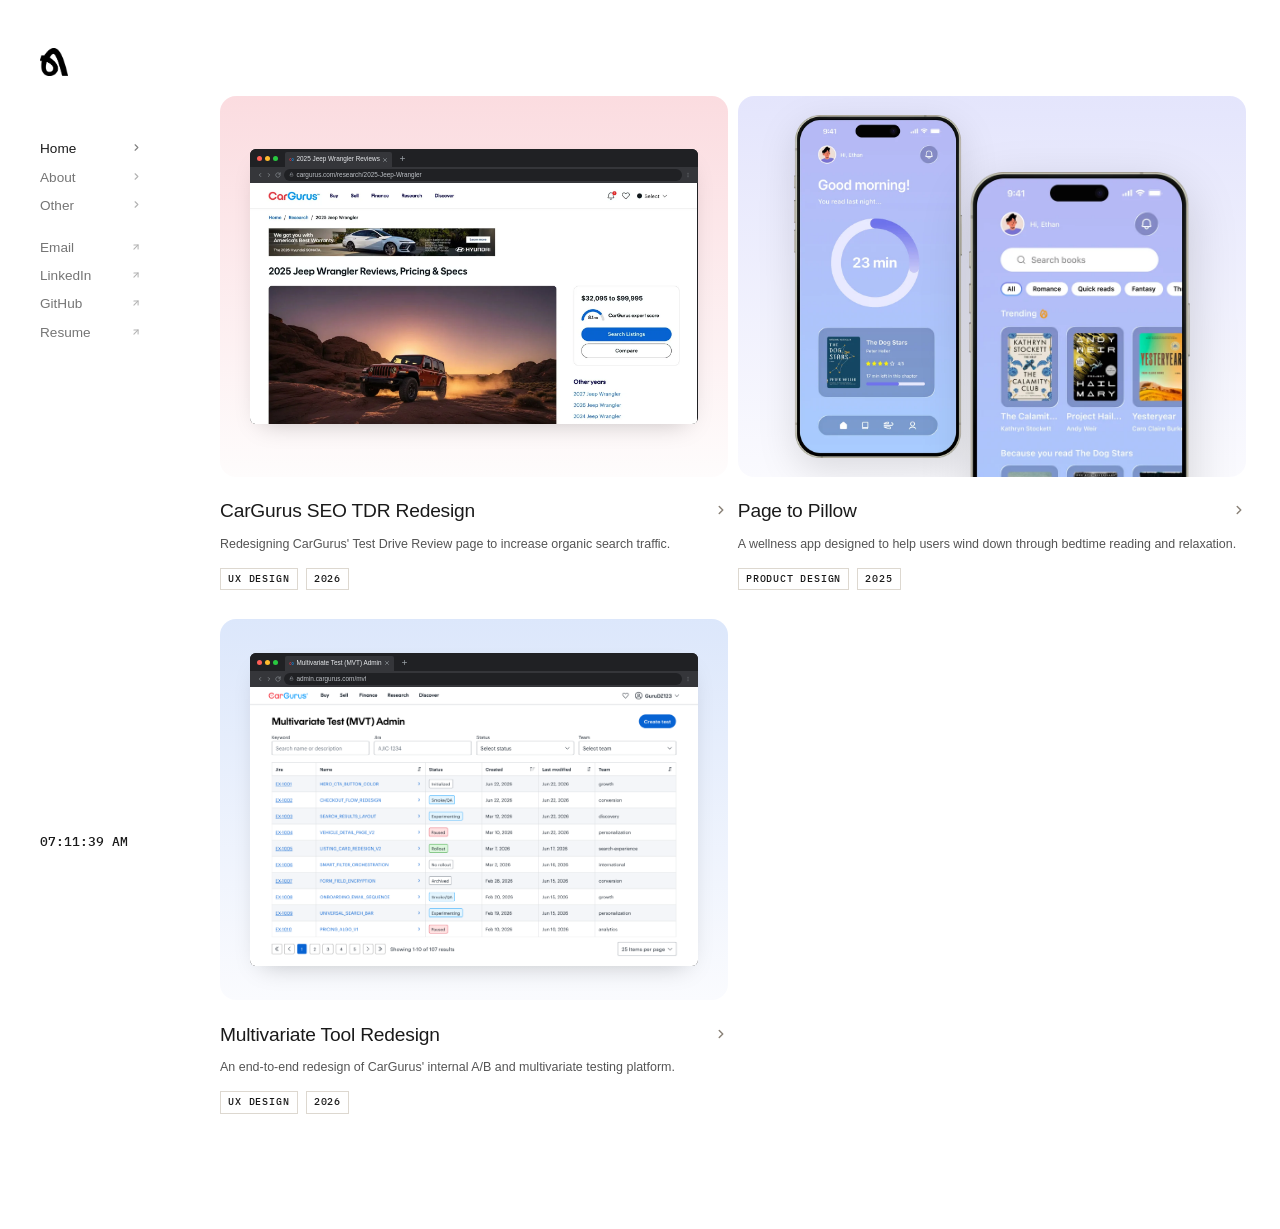
==== commit e399dc2d: "Add a typed greeting to the about page The greeting types itself out in ten languages and erases, wi" ====
--- a/index.html
+++ b/index.html
@@ -30,7 +30,7 @@
               </li>
               <li>
                 <a href="about.html" class="sidebar-link">
-                  <span class="sidebar-link-text">About Me</span>
+                  <span class="sidebar-link-text">About</span>
                   <span class="sidebar-arrow"><svg width="11" height="11" viewBox="0 0 24 24" fill="none" stroke="currentColor" stroke-width="2.5" stroke-linecap="round" stroke-linejoin="round"><polyline points="9 18 15 12 9 6"/></svg></span>
                 </a>
               </li>
--- a/styles.css
+++ b/styles.css
@@ -279,7 +279,7 @@
 
 .about-blurb p {
     font-size: 0.92rem;
-    color: var(--text);
+    color: rgb(84, 84, 84);
     line-height: 1.85;
     max-width: 540px;
 }
@@ -549,6 +549,43 @@
     .em-icon { transition: none; }
 }
 
+/* Greeting that cycles through languages above the about copy */
+.about-blurb .greeting {
+    font-size: 1.55rem;
+    font-weight: 500;
+    letter-spacing: -0.02em;
+    line-height: 1.25;
+    color: var(--text);
+    margin-bottom: 0.9rem;
+    /* holds the line height steady as the word changes length */
+    min-height: 1.1em;
+}
+
+.greeting-word {
+    display: inline-block;
+}
+
+/* caret only appears once the script takes over, so the no-JS fallback
+   is a plain "Hello!" with nothing blinking after it */
+.greeting-word.is-typing::after {
+    content: '';
+    display: inline-block;
+    width: 2px;
+    height: 1em;
+    margin-left: 2px;
+    vertical-align: -0.12em;
+    background: currentColor;
+    animation: greeting-caret 1s steps(1) infinite;
+}
+
+@keyframes greeting-caret {
+    50% { opacity: 0; }
+}
+
+@media (prefers-reduced-motion: reduce) {
+    .greeting-word.is-typing::after { animation: none; display: none; }
+}
+
 /* Overlapping photo collage, same idea as .research-collage on the MVT page */
 .about-collage {
     position: relative;
@@ -562,8 +599,10 @@
     width: 120px;
     display: block;
     border-radius: 12px;
-    /* no border, so the shadow alone has to hold the pale photos off the page */
-    box-shadow: 0 4px 16px -6px rgba(0, 0, 0, 0.26);
+    /* white mat around each photo, which only reads because of the shadow
+       holding it off an equally white page */
+    border: 2px solid #fff;
+    box-shadow: 0 5px 18px -6px rgba(0, 0, 0, 0.3);
     cursor: zoom-in;
     transition: transform 0.25s ease, box-shadow 0.25s ease;
 }
